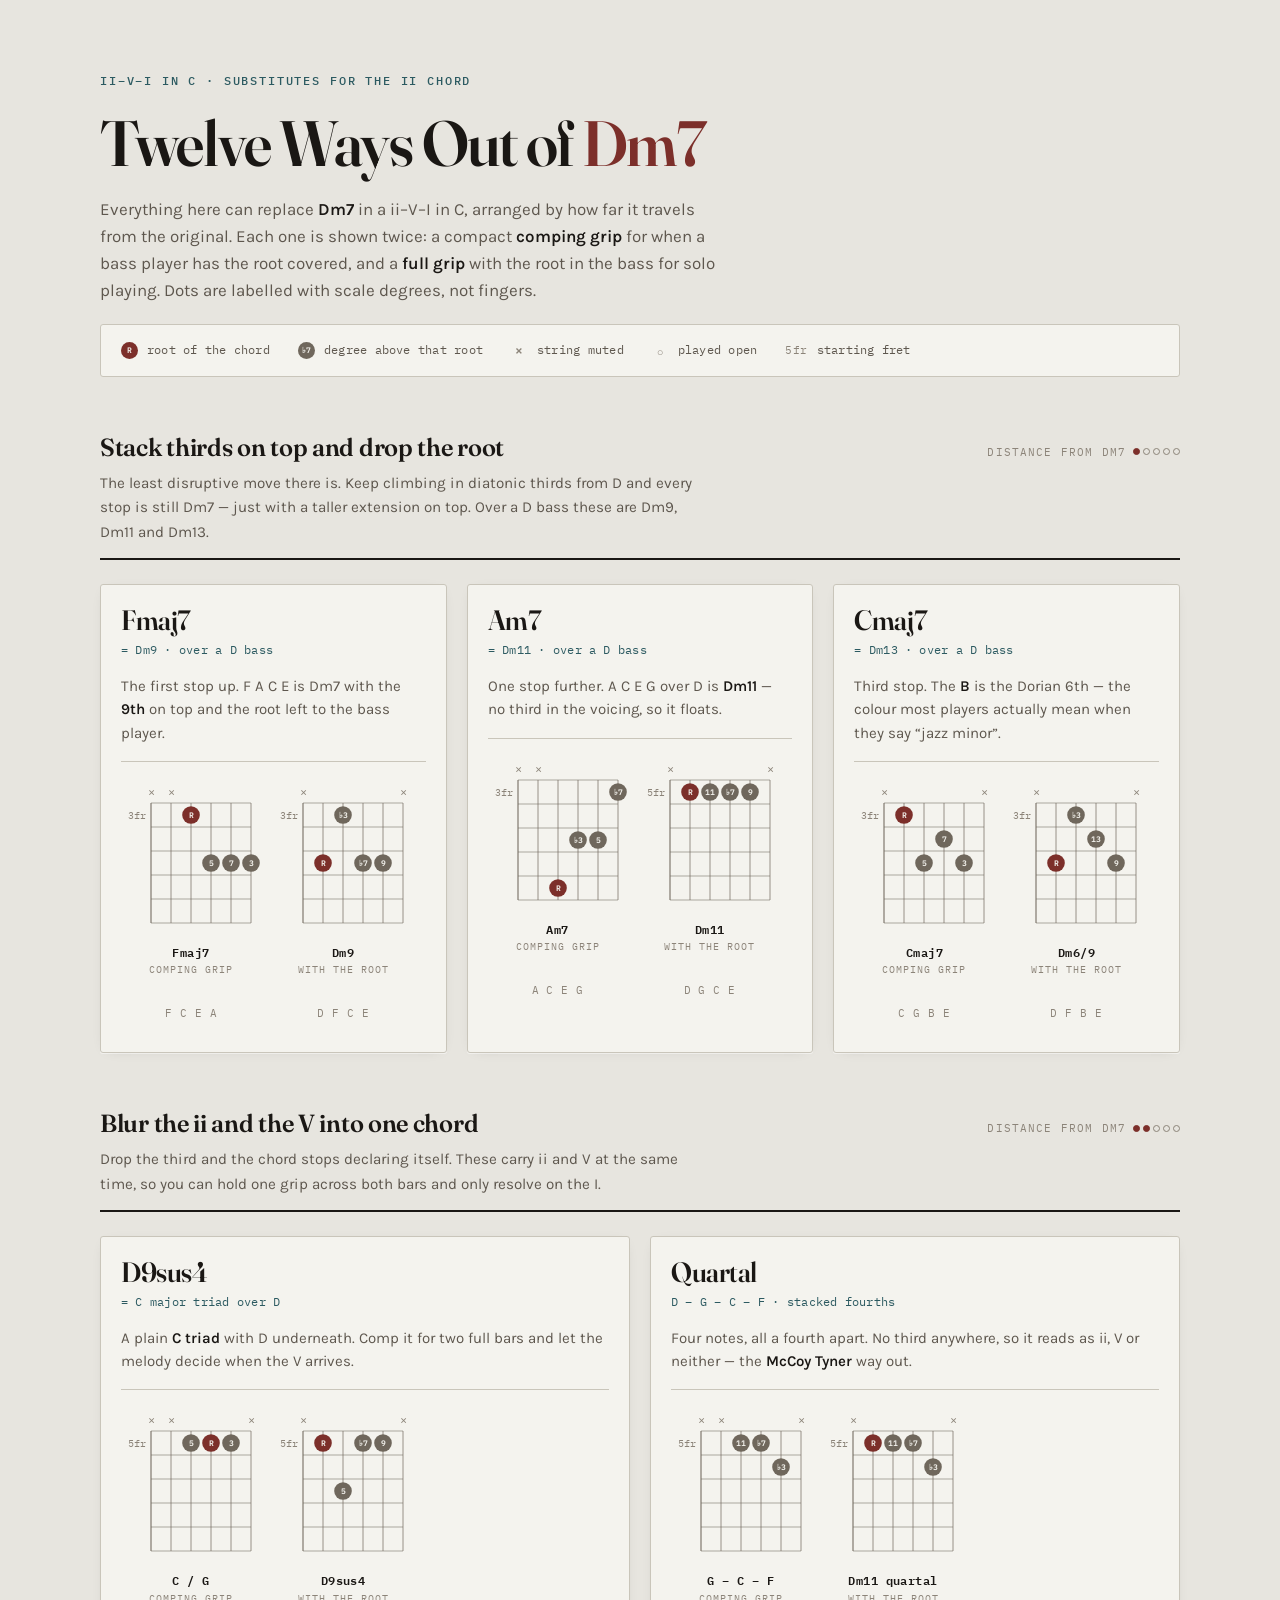
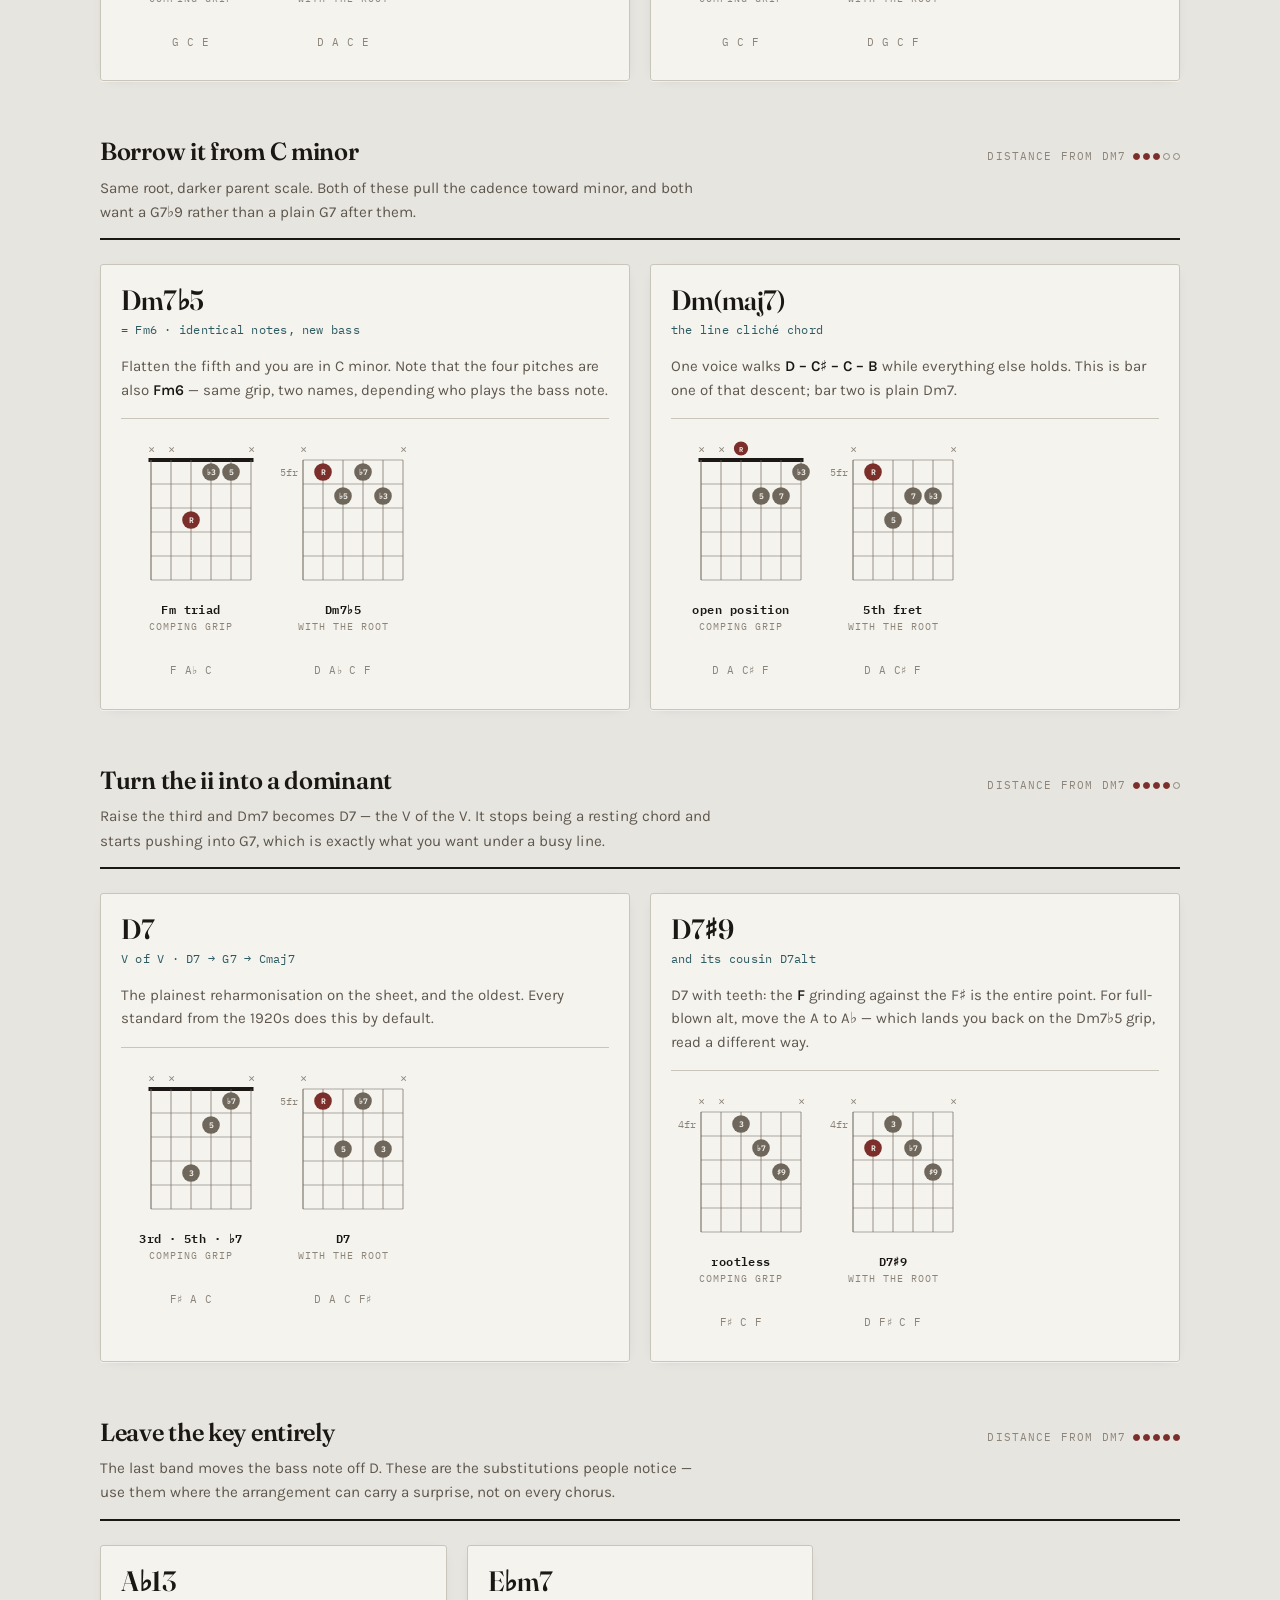
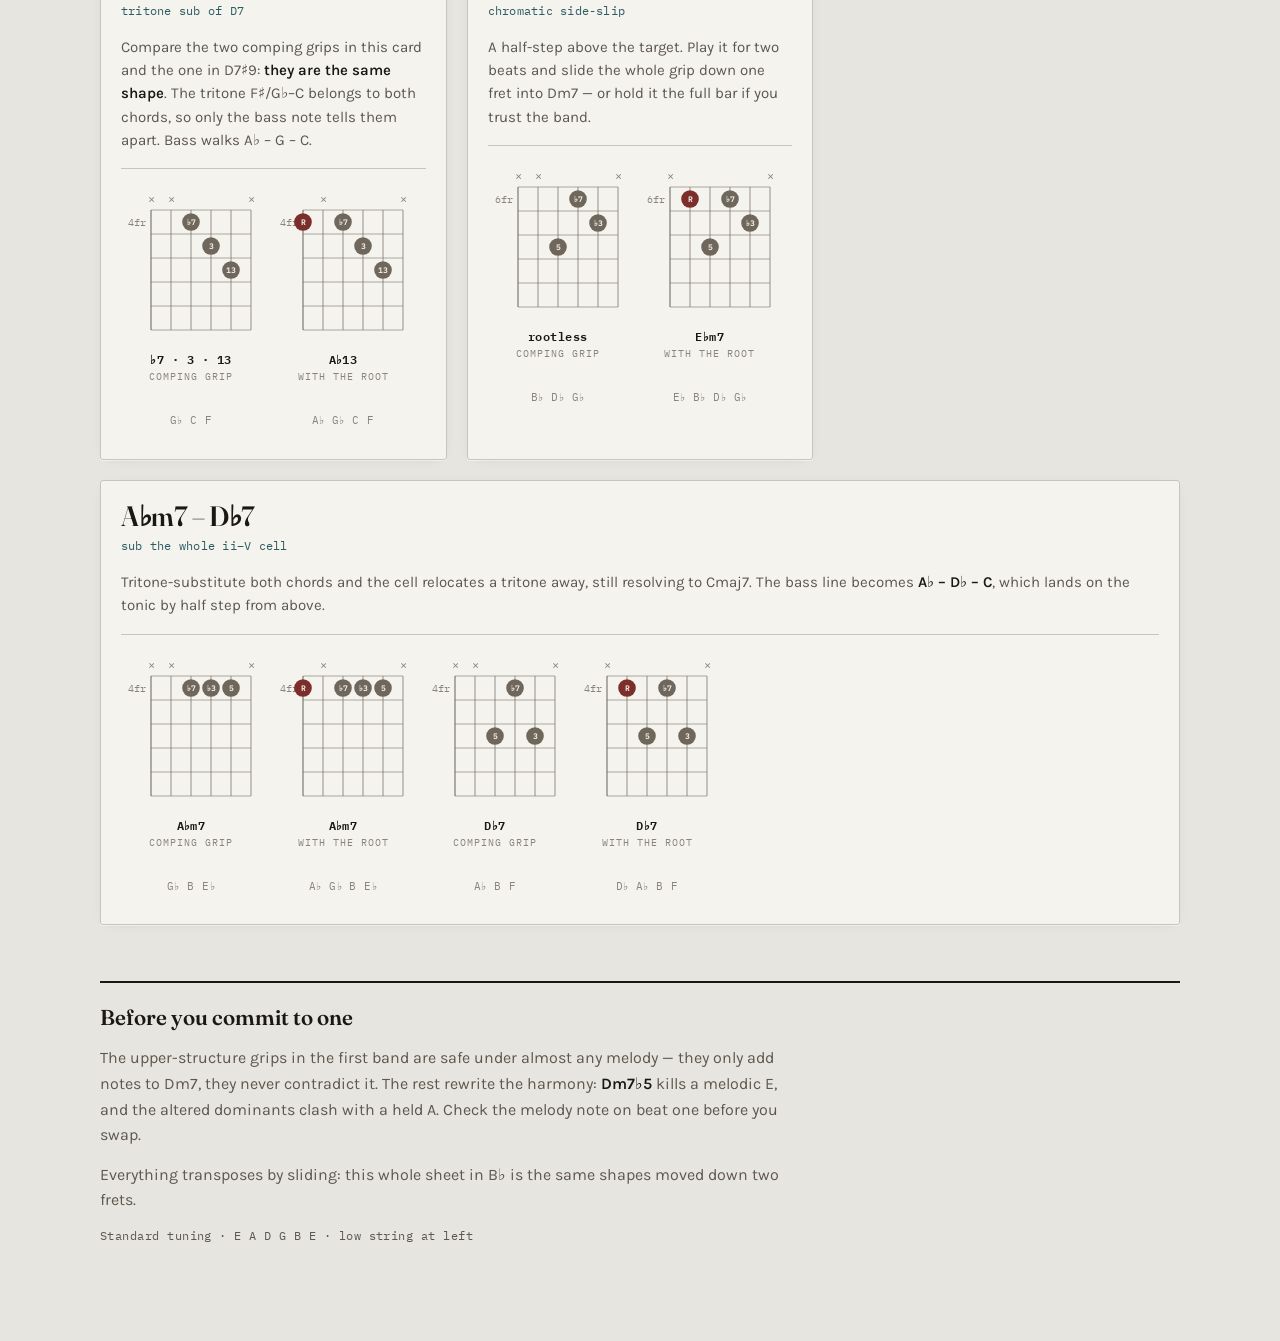
==== 1iichordDm7substitutions.html @ b4e825f0 "Add jazz guitar reference site: index and three substitution sheets Four self-contained static HTML " ====
<!doctype html>
<html lang="en">
<head>
<meta charset="utf-8">
<meta name="viewport" content="width=device-width, initial-scale=1">
<meta name="color-scheme" content="light dark">
<title>Twelve Ways Out of Dm7</title>
<link rel="preconnect" href="https://fonts.googleapis.com">
<link rel="preconnect" href="https://fonts.gstatic.com" crossorigin>
<link rel="stylesheet" href="https://fonts.googleapis.com/css2?family=Fraunces:opsz,wght@9..144,400..700&family=Karla:wght@300..700&family=IBM+Plex+Mono:wght@400;500;600&display=swap">

<style>
  :root {
    --ground:      #E7E5DF;
    --surface:     #F4F3EE;
    --surface-2:   #DEDBD3;
    --ink:         #1A1714;
    --ink-soft:    #5E574E;
    --ink-faint:   #8C8479;
    --rule:        #C9C5BA;
    --accent:      #7C2F2A;
    --accent-tint: #7C2F2A18;
    --nickel:      #2C5A61;
    --brass:       #8A6418;
    --dot-ink:     #F4F3EE;
    --grid:        #6F675C;
    --nut:         #1A1714;
    --shadow:      0 1px 0 #FFFFFF80, 0 2px 14px -8px #1A171433;
  }

  @media (prefers-color-scheme: dark) {
    :root:not([data-theme="light"]) {
      --ground:      #131210;
      --surface:     #1D1B18;
      --surface-2:   #262320;
      --ink:         #EDEAE3;
      --ink-soft:    #A79E92;
      --ink-faint:   #7A7267;
      --rule:        #35312B;
      --accent:      #DD8078;
      --accent-tint: #DD807820;
      --nickel:      #79B7BD;
      --brass:       #D2A244;
      --dot-ink:     #131210;
      --grid:        #6A6156;
      --nut:         #B9B0A2;
      --shadow:      0 1px 0 #FFFFFF08, 0 2px 16px -10px #000000;
    }
  }

  :root[data-theme="dark"] {
    --ground:      #131210;
    --surface:     #1D1B18;
    --surface-2:   #262320;
    --ink:         #EDEAE3;
    --ink-soft:    #A79E92;
    --ink-faint:   #7A7267;
    --rule:        #35312B;
    --accent:      #DD8078;
    --accent-tint: #DD807820;
    --nickel:      #79B7BD;
    --brass:       #D2A244;
    --dot-ink:     #131210;
    --grid:        #6A6156;
    --nut:         #B9B0A2;
    --shadow:      0 1px 0 #FFFFFF08, 0 2px 16px -10px #000000;
  }

  * { box-sizing: border-box; }

  body {
    background: var(--ground);
    color: var(--ink);
    font-family: "Karla", ui-sans-serif, system-ui, sans-serif;
    font-size: 16px;
    line-height: 1.6;
    margin: 0;
    padding: 0 20px 96px;
    -webkit-font-smoothing: antialiased;
  }

  .wrap {
    max-width: 1080px;
    margin: 0 auto;
    display: flex;
    flex-direction: column;
    gap: 56px;
  }

  /* ---------- masthead ---------- */

  .masthead {
    padding: 72px 0 0;
    display: flex;
    flex-direction: column;
    gap: 20px;
  }

  .eyebrow {
    font-family: "IBM Plex Mono", ui-monospace, monospace;
    font-size: 11.5px;
    font-weight: 500;
    letter-spacing: 0.16em;
    text-transform: uppercase;
    color: var(--nickel);
    margin: 0;
  }

  h1 {
    font-family: "Fraunces", Georgia, "Times New Roman", serif;
    font-variation-settings: "opsz" 120;
    font-weight: 600;
    font-size: clamp(2.4rem, 6vw, 4rem);
    line-height: 1.02;
    letter-spacing: -0.02em;
    text-wrap: balance;
    margin: 0;
    max-width: 16ch;
  }

  h1 em {
    font-style: normal;
    color: var(--accent);
  }

  .standfirst {
    max-width: 62ch;
    font-size: 1.06rem;
    color: var(--ink-soft);
    margin: 0;
  }

  .standfirst strong { color: var(--ink); font-weight: 600; }

  /* ---------- legend ---------- */

  .legend {
    display: flex;
    flex-wrap: wrap;
    gap: 10px 28px;
    align-items: center;
    padding: 16px 20px;
    background: var(--surface);
    border: 1px solid var(--rule);
    border-radius: 3px;
  }

  .legend-item {
    display: flex;
    align-items: center;
    gap: 9px;
    font-family: "IBM Plex Mono", ui-monospace, monospace;
    font-size: 11.5px;
    letter-spacing: 0.02em;
    color: var(--ink-soft);
  }

  .swatch {
    width: 17px; height: 17px;
    border-radius: 50%;
    display: grid;
    place-items: center;
    font-size: 8px;
    font-weight: 600;
    color: var(--dot-ink);
    flex: none;
  }
  .swatch.root  { background: var(--accent); }
  .swatch.tone  { background: var(--grid); }
  .swatch.mute  {
    background: none; color: var(--ink-faint);
    font-size: 13px; line-height: 1;
  }

  /* ---------- family bands ---------- */

  .band {
    display: flex;
    flex-direction: column;
    gap: 24px;
  }

  .band-head {
    display: grid;
    grid-template-columns: 1fr auto;
    align-items: baseline;
    column-gap: 20px;
    row-gap: 10px;
    padding-bottom: 14px;
    border-bottom: 2px solid var(--ink);
  }

  .band-head h2 {
    font-family: "Fraunces", Georgia, serif;
    font-variation-settings: "opsz" 60;
    font-weight: 600;
    font-size: 1.55rem;
    line-height: 1.15;
    letter-spacing: -0.012em;
    margin: 0;
  }

  .band-note {
    grid-column: 1 / -1;
    font-size: 0.95rem;
    color: var(--ink-soft);
    max-width: 68ch;
    margin: 0;
  }

  .distance {
    display: flex;
    align-items: center;
    gap: 7px;
    font-family: "IBM Plex Mono", ui-monospace, monospace;
    font-size: 10.5px;
    letter-spacing: 0.11em;
    text-transform: uppercase;
    color: var(--ink-faint);
    justify-self: end;
  }

  .pips { display: flex; gap: 3px; }

  .pip {
    width: 7px; height: 7px;
    border-radius: 50%;
    border: 1px solid var(--ink-faint);
  }
  .pip.on { background: var(--accent); border-color: var(--accent); }

  /* ---------- cards ---------- */

  .cards {
    display: grid;
    grid-template-columns: repeat(auto-fit, minmax(310px, 1fr));
    gap: 20px;
  }

  .card {
    background: var(--surface);
    border: 1px solid var(--rule);
    border-radius: 3px;
    padding: 20px 20px 18px;
    display: flex;
    flex-direction: column;
    gap: 16px;
    box-shadow: var(--shadow);
  }

  .card.wide { grid-column: 1 / -1; }

  .card-head {
    display: flex;
    flex-direction: column;
    gap: 4px;
  }

  .chord-name {
    font-family: "Fraunces", Georgia, serif;
    font-variation-settings: "opsz" 96;
    font-weight: 600;
    font-size: 1.75rem;
    line-height: 1.1;
    letter-spacing: -0.015em;
    margin: 0;
  }

  .equals {
    font-family: "IBM Plex Mono", ui-monospace, monospace;
    font-size: 12px;
    letter-spacing: 0.02em;
    color: var(--nickel);
    margin: 0;
  }

  .why {
    font-size: 0.94rem;
    line-height: 1.55;
    color: var(--ink-soft);
    margin: 0;
  }

  .why b { color: var(--ink); font-weight: 600; }

  .grips {
    display: flex;
    flex-wrap: wrap;
    gap: 10px 12px;
    padding-top: 4px;
    border-top: 1px solid var(--rule);
    overflow-x: auto;
  }

  .grip {
    display: flex;
    flex-direction: column;
    align-items: center;
    gap: 6px;
    padding-top: 14px;
  }

  .grip-label {
    font-family: "IBM Plex Mono", ui-monospace, monospace;
    font-size: 10px;
    letter-spacing: 0.1em;
    text-transform: uppercase;
    color: var(--ink-faint);
    text-align: center;
  }

  .grip-label b {
    display: block;
    color: var(--ink);
    font-weight: 600;
    letter-spacing: 0.04em;
    text-transform: none;
    font-size: 12px;
  }

  .pitches {
    font-family: "IBM Plex Mono", ui-monospace, monospace;
    font-size: 11px;
    letter-spacing: 0.04em;
    color: var(--ink-faint);
    font-variant-numeric: tabular-nums;
  }

  /* ---------- closing ---------- */

  .coda {
    border-top: 2px solid var(--ink);
    padding-top: 22px;
    display: flex;
    flex-direction: column;
    gap: 14px;
  }

  .coda h2 {
    font-family: "Fraunces", Georgia, serif;
    font-variation-settings: "opsz" 60;
    font-weight: 600;
    font-size: 1.35rem;
    line-height: 1.2;
    margin: 0;
  }

  .coda p {
    margin: 0;
    max-width: 68ch;
    color: var(--ink-soft);
  }

  .coda strong { color: var(--ink); font-weight: 600; }

  .tuning {
    font-family: "IBM Plex Mono", ui-monospace, monospace;
    font-size: 11.5px;
    color: var(--ink-faint);
    letter-spacing: 0.04em;
  }

  @media (max-width: 620px) {
    .band-head { grid-template-columns: 1fr; }
    .distance { justify-self: start; }
  }

  @media (max-width: 480px) {
    .masthead { padding-top: 48px; }
    .card { padding: 18px 16px 16px; }
    .grips { gap: 10px 12px; }
  }
</style>
</head>
<body>
<div class="wrap">

  <header class="masthead">
    <p class="eyebrow">ii–V–I in C · substitutes for the ii chord</p>
    <h1>Twelve Ways Out of <em>Dm7</em></h1>
    <p class="standfirst">Everything here can replace <strong>Dm7</strong> in a ii–V–I in C, arranged by how far it travels from the original. Each one is shown twice: a compact <strong>comping grip</strong> for when a bass player has the root covered, and a <strong>full grip</strong> with the root in the bass for solo playing. Dots are labelled with scale degrees, not fingers.</p>
    <div class="legend">
      <span class="legend-item"><span class="swatch root">R</span> root of the chord</span>
      <span class="legend-item"><span class="swatch tone">♭7</span> degree above that root</span>
      <span class="legend-item"><span class="swatch mute">×</span> string muted</span>
      <span class="legend-item"><span class="swatch mute" style="font-size:11px">○</span> played open</span>
      <span class="legend-item"><span class="pitches">5fr</span> starting fret</span>
    </div>
  </header>

  <main id="bands"></main>

  <section class="coda">
    <h2>Before you commit to one</h2>
    <p>The upper-structure grips in the first band are safe under almost any melody — they only add notes to Dm7, they never contradict it. The rest rewrite the harmony: <strong>Dm7♭5</strong> kills a melodic E, and the altered dominants clash with a held A. Check the melody note on beat one before you swap.</p>
    <p>Everything transposes by sliding: this whole sheet in B♭ is the same shapes moved down two frets.</p>
    <p class="tuning">Standard tuning · E A D G B E · low string at left</p>
  </section>

</div>

<script>
(function () {
  "use strict";

  // shape: strings low-E → high-E. null = muted, 0 = open, n = fret.
  // degs:  scale degree of each sounding note, relative to that chord's own root.
  var DATA = [
    {
      id: "upper",
      title: "Stack thirds on top and drop the root",
      distance: 1,
      note: "The least disruptive move there is. Keep climbing in diatonic thirds from D and every stop is still Dm7 — just with a taller extension on top. Over a D bass these are Dm9, Dm11 and Dm13.",
      cards: [
        {
          name: "Fmaj7",
          equals: "= Dm9  ·  over a D bass",
          why: "The first stop up. F A C E is Dm7 with the <b>9th</b> on top and the root left to the bass player.",
          grips: [
            { label: "Comping grip", sub: "Fmaj7", shape: [null,null,3,5,5,5], degs: [null,null,"R","5","7","3"] },
            { label: "With the root", sub: "Dm9", shape: [null,5,3,5,5,null], degs: [null,"R","♭3","♭7","9"] }
          ]
        },
        {
          name: "Am7",
          equals: "= Dm11  ·  over a D bass",
          why: "One stop further. A C E G over D is <b>Dm11</b> — no third in the voicing, so it floats.",
          grips: [
            { label: "Comping grip", sub: "Am7", shape: [null,null,7,5,5,3], degs: [null,null,"R","♭3","5","♭7"] },
            { label: "With the root", sub: "Dm11", shape: [null,5,5,5,5,null], degs: [null,"R","11","♭7","9"] }
          ]
        },
        {
          name: "Cmaj7",
          equals: "= Dm13  ·  over a D bass",
          why: "Third stop. The <b>B</b> is the Dorian 6th — the colour most players actually mean when they say “jazz minor”.",
          grips: [
            { label: "Comping grip", sub: "Cmaj7", shape: [null,3,5,4,5,null], degs: [null,"R","5","7","3"] },
            { label: "With the root", sub: "Dm6/9", shape: [null,5,3,4,5,null], degs: [null,"R","♭3","13","9"] }
          ]
        }
      ]
    },
    {
      id: "sus",
      title: "Blur the ii and the V into one chord",
      distance: 2,
      note: "Drop the third and the chord stops declaring itself. These carry ii and V at the same time, so you can hold one grip across both bars and only resolve on the I.",
      cards: [
        {
          name: "D9sus4",
          equals: "= C major triad over D",
          why: "A plain <b>C triad</b> with D underneath. Comp it for two full bars and let the melody decide when the V arrives.",
          grips: [
            { label: "Comping grip", sub: "C / G", shape: [null,null,5,5,5,null], degs: [null,null,"5","R","3"] },
            { label: "With the root", sub: "D9sus4", shape: [null,5,7,5,5,null], degs: [null,"R","5","♭7","9"] }
          ]
        },
        {
          name: "Quartal",
          equals: "D – G – C – F  ·  stacked fourths",
          why: "Four notes, all a fourth apart. No third anywhere, so it reads as ii, V or neither — the <b>McCoy Tyner</b> way out.",
          grips: [
            { label: "Comping grip", sub: "G – C – F", shape: [null,null,5,5,6,null], degs: [null,null,"11","♭7","♭3"] },
            { label: "With the root", sub: "Dm11 quartal", shape: [null,5,5,5,6,null], degs: [null,"R","11","♭7","♭3"] }
          ]
        }
      ]
    },
    {
      id: "minor",
      title: "Borrow it from C minor",
      distance: 3,
      note: "Same root, darker parent scale. Both of these pull the cadence toward minor, and both want a G7♭9 rather than a plain G7 after them.",
      cards: [
        {
          name: "Dm7♭5",
          equals: "= Fm6  ·  identical notes, new bass",
          why: "Flatten the fifth and you are in C minor. Note that the four pitches are also <b>Fm6</b> — same grip, two names, depending who plays the bass note.",
          grips: [
            { sp: "b", label: "Comping grip", sub: "Fm triad", shape: [null,null,3,1,1,null], degs: [null,null,"R","♭3","5"] },
            { sp: "b", label: "With the root", sub: "Dm7♭5", shape: [null,5,6,5,6,null], degs: [null,"R","♭5","♭7","♭3"] }
          ]
        },
        {
          name: "Dm(maj7)",
          equals: "the line cliché chord",
          why: "One voice walks <b>D – C♯ – C – B</b> while everything else holds. This is bar one of that descent; bar two is plain Dm7.",
          grips: [
            { label: "Comping grip", sub: "open position", shape: [null,null,0,2,2,1], degs: [null,null,"R","5","7","♭3"] },
            { label: "With the root", sub: "5th fret", shape: [null,5,7,6,6,null], degs: [null,"R","5","7","♭3"] }
          ]
        }
      ]
    },
    {
      id: "dominant",
      title: "Turn the ii into a dominant",
      distance: 4,
      note: "Raise the third and Dm7 becomes D7 — the V of the V. It stops being a resting chord and starts pushing into G7, which is exactly what you want under a busy line.",
      cards: [
        {
          name: "D7",
          equals: "V of V  ·  D7 → G7 → Cmaj7",
          why: "The plainest reharmonisation on the sheet, and the oldest. Every standard from the 1920s does this by default.",
          grips: [
            { label: "Comping grip", sub: "3rd · 5th · ♭7", shape: [null,null,4,2,1,null], degs: [null,null,"3","5","♭7"] },
            { label: "With the root", sub: "D7", shape: [null,5,7,5,7,null], degs: [null,"R","5","♭7","3"] }
          ]
        },
        {
          name: "D7♯9",
          equals: "and its cousin D7alt",
          why: "D7 with teeth: the <b>F</b> grinding against the F♯ is the entire point. For full-blown alt, move the A to A♭ — which lands you back on the Dm7♭5 grip, read a different way.",
          grips: [
            { label: "Comping grip", sub: "rootless", shape: [null,null,4,5,6,null], degs: [null,null,"3","♭7","♯9"] },
            { label: "With the root", sub: "D7♯9", shape: [null,5,4,5,6,null], degs: [null,"R","3","♭7","♯9"] }
          ]
        }
      ]
    },
    {
      id: "outside",
      title: "Leave the key entirely",
      distance: 5,
      note: "The last band moves the bass note off D. These are the substitutions people notice — use them where the arrangement can carry a surprise, not on every chorus.",
      cards: [
        {
          name: "A♭13",
          equals: "tritone sub of D7",
          why: "Compare the two comping grips in this card and the one in D7♯9: <b>they are the same shape</b>. The tritone F♯/G♭–C belongs to both chords, so only the bass note tells them apart. Bass walks A♭ – G – C.",
          grips: [
            { sp: "b", label: "Comping grip", sub: "♭7 · 3 · 13", shape: [null,null,4,5,6,null], degs: [null,null,"♭7","3","13"] },
            { sp: "b", label: "With the root", sub: "A♭13", shape: [4,null,4,5,6,null], degs: ["R",null,"♭7","3","13"] }
          ]
        },
        {
          name: "E♭m7",
          equals: "chromatic side-slip",
          why: "A half-step above the target. Play it for two beats and slide the whole grip down one fret into Dm7 — or hold it the full bar if you trust the band.",
          grips: [
            { sp: "b", label: "Comping grip", sub: "rootless", shape: [null,null,8,6,7,null], degs: [null,null,"5","♭7","♭3"] },
            { sp: "b", label: "With the root", sub: "E♭m7", shape: [null,6,8,6,7,null], degs: [null,"R","5","♭7","♭3"] }
          ]
        },
        {
          name: "A♭m7 – D♭7",
          equals: "sub the whole ii–V cell",
          wide: true,
          why: "Tritone-substitute both chords and the cell relocates a tritone away, still resolving to Cmaj7. The bass line becomes <b>A♭ – D♭ – C</b>, which lands on the tonic by half step from above.",
          grips: [
            { sp: "b", label: "Comping grip", sub: "A♭m7", shape: [null,null,4,4,4,null], degs: [null,null,"♭7","♭3","5"] },
            { sp: "b", label: "With the root", sub: "A♭m7", shape: [4,null,4,4,4,null], degs: ["R",null,"♭7","♭3","5"] },
            { sp: "b", label: "Comping grip", sub: "D♭7", shape: [null,null,6,4,6,null], degs: [null,null,"5","♭7","3"] },
            { sp: "b", label: "With the root", sub: "D♭7", shape: [null,4,6,4,6,null], degs: [null,"R","5","♭7","3"] }
          ]
        }
      ]
    }
  ];

  /* ---------- fretboard maths (also used to print pitch names) ---------- */

  var SHARP = ["C","C♯","D","D♯","E","F","F♯","G","G♯","A","A♯","B"];
  var FLAT  = ["C","D♭","D","E♭","E","F","G♭","G","A♭","A","B♭","B"];
  var OPEN = [4, 9, 2, 7, 11, 4]; // E A D G B E as pitch classes

  function pitchesOf(shape, sp) {
    var set = sp === "b" ? FLAT : SHARP;
    var out = [];
    for (var i = 0; i < 6; i++) {
      if (shape[i] === null || shape[i] === undefined) continue;
      out.push(set[(OPEN[i] + shape[i]) % 12]);
    }
    return out;
  }

  /* ---------- diagram ---------- */

  var SW = 20, FH = 24, FRETS = 5;
  var PAD_L = 30, PAD_R = 10, PAD_T = 23, PAD_B = 4;
  var W = PAD_L + SW * 5 + PAD_R;
  var H = PAD_T + FH * FRETS + PAD_B;

  function svgEl(name, attrs) {
    var e = document.createElementNS("http://www.w3.org/2000/svg", name);
    for (var k in attrs) e.setAttribute(k, attrs[k]);
    return e;
  }

  function diagram(shape, degs, startAt) {
    var fretted = [];
    for (var i = 0; i < 6; i++) {
      if (typeof shape[i] === "number" && shape[i] > 0) fretted.push(shape[i]);
    }
    var minF = Math.min.apply(null, fretted);
    var maxF = Math.max.apply(null, fretted);
    var showNut = minF <= 2 && maxF <= FRETS;
    var start = showNut ? 1 : minF;
    if (startAt && !showNut) start = startAt;

    var svg = svgEl("svg", {
      width: W, height: H, viewBox: "0 0 " + W + " " + H,
      role: "img", "aria-hidden": "true"
    });

    var x = function (s) { return PAD_L + s * SW; };
    var y = function (row) { return PAD_T + row * FH; };

    // fret lines
    for (var f = 0; f <= FRETS; f++) {
      svg.appendChild(svgEl("line", {
        x1: x(0), y1: y(f), x2: x(5), y2: y(f),
        stroke: "var(--grid)", "stroke-width": 1, "stroke-opacity": 0.55
      }));
    }
    // nut
    if (showNut) {
      svg.appendChild(svgEl("line", {
        x1: x(0) - 0.5, y1: y(0), x2: x(5) + 0.5, y2: y(0),
        stroke: "var(--nut)", "stroke-width": 4, "stroke-linecap": "square"
      }));
    } else {
      var pos = svgEl("text", {
        x: x(0) - 5, y: y(0) + FH / 2 + 3.5,
        "text-anchor": "end", fill: "var(--ink-faint)",
        "font-family": "'IBM Plex Mono', monospace", "font-size": 9.5
      });
      pos.textContent = start + "fr";
      svg.appendChild(pos);
    }

    // strings
    for (var s = 0; s < 6; s++) {
      svg.appendChild(svgEl("line", {
        x1: x(s), y1: y(0), x2: x(s), y2: y(FRETS),
        stroke: "var(--grid)", "stroke-width": s === 0 ? 1.5 : 1, "stroke-opacity": 0.7
      }));
    }

    // markers above the grid + dots
    for (var i2 = 0; i2 < 6; i2++) {
      var v = shape[i2];
      var deg = degs[i2] || "";
      var isRoot = deg === "R";

      if (v === null || v === undefined) {
        var mute = svgEl("text", {
          x: x(i2), y: PAD_T - 7, "text-anchor": "middle",
          fill: "var(--ink-faint)", "font-family": "'IBM Plex Mono', monospace",
          "font-size": 12
        });
        mute.textContent = "×";
        svg.appendChild(mute);
        continue;
      }

      if (v === 0) {
        svg.appendChild(svgEl("circle", {
          cx: x(i2), cy: PAD_T - 11.5, r: 6.4,
          fill: isRoot ? "var(--accent)" : "none",
          stroke: isRoot ? "var(--accent)" : "var(--grid)", "stroke-width": 1.4
        }));
        var oLab = svgEl("text", {
          x: x(i2), y: PAD_T - 11.5, "text-anchor": "middle",
          fill: isRoot ? "var(--dot-ink)" : "var(--ink-soft)",
          "font-family": "'IBM Plex Mono', monospace",
          "font-size": deg.length > 1 ? 6.4 : 7.4,
          "font-weight": 600, "dominant-baseline": "central"
        });
        oLab.textContent = deg;
        svg.appendChild(oLab);
        continue;
      }

      var row = v - start;
      var cy = y(row) + FH / 2;
      svg.appendChild(svgEl("circle", {
        cx: x(i2), cy: cy, r: 8.8,
        fill: isRoot ? "var(--accent)" : "var(--grid)"
      }));
      var lab = svgEl("text", {
        x: x(i2), y: cy, "text-anchor": "middle",
        "dominant-baseline": "central",
        fill: "var(--dot-ink)",
        "font-family": "'IBM Plex Mono', monospace",
        "font-size": deg.length > 2 ? 7.4 : 8.4, "font-weight": 600
      });
      lab.textContent = deg;
      svg.appendChild(lab);
    }

    return svg;
  }

  /* ---------- render ---------- */

  function el(tag, cls, html) {
    var e = document.createElement(tag);
    if (cls) e.className = cls;
    if (html !== undefined) e.innerHTML = html;
    return e;
  }

  var root = document.getElementById("bands");
  var bandsWrap = el("div");
  bandsWrap.style.display = "flex";
  bandsWrap.style.flexDirection = "column";
  bandsWrap.style.gap = "56px";

  DATA.forEach(function (band) {
    var section = el("section", "band");

    var head = el("div", "band-head");
    head.appendChild(el("h2", null, band.title));

    var dist = el("div", "distance");
    dist.appendChild(el("span", null, "distance from Dm7"));
    var pips = el("span", "pips");
    for (var p = 1; p <= 5; p++) {
      pips.appendChild(el("span", "pip" + (p <= band.distance ? " on" : "")));
    }
    dist.appendChild(pips);
    head.appendChild(dist);
    head.appendChild(el("p", "band-note", band.note));
    section.appendChild(head);

    var cards = el("div", "cards");

    band.cards.forEach(function (card) {
      var c = el("article", "card" + (card.wide ? " wide" : ""));
      var ch = el("div", "card-head");
      ch.appendChild(el("h3", "chord-name", card.name));
      ch.appendChild(el("p", "equals", card.equals));
      c.appendChild(ch);
      c.appendChild(el("p", "why", card.why));

      var grips = el("div", "grips");
      card.grips.forEach(function (g) {
        var wrapG = el("div", "grip");
        wrapG.appendChild(diagram(g.shape, g.degs, g.startAt));
        wrapG.appendChild(el("p", "grip-label", "<b>" + g.sub + "</b>" + g.label));
        wrapG.appendChild(el("p", "pitches", pitchesOf(g.shape, g.sp).join(" ")));
        grips.appendChild(wrapG);
      });
      c.appendChild(grips);
      cards.appendChild(c);
    });

    section.appendChild(cards);
    bandsWrap.appendChild(section);
  });

  root.appendChild(bandsWrap);
})();
</script>
</body>
</html>
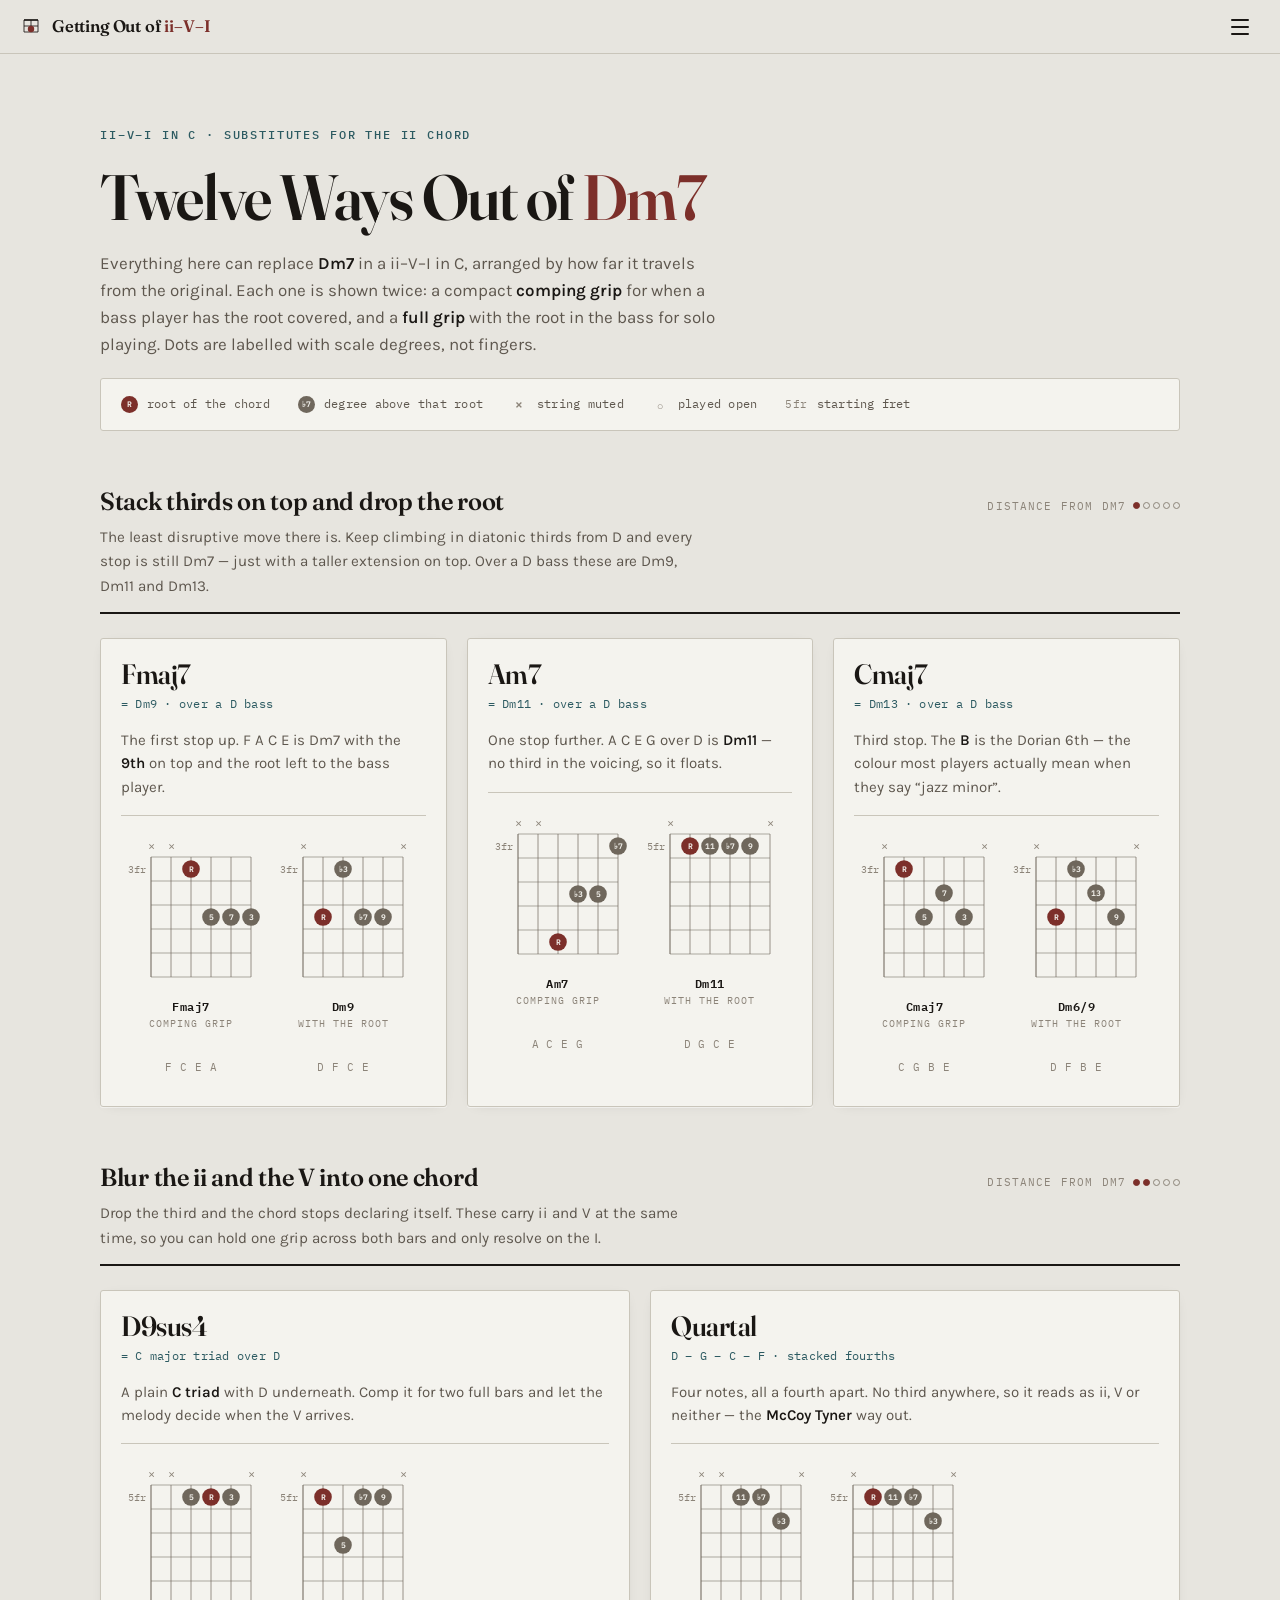
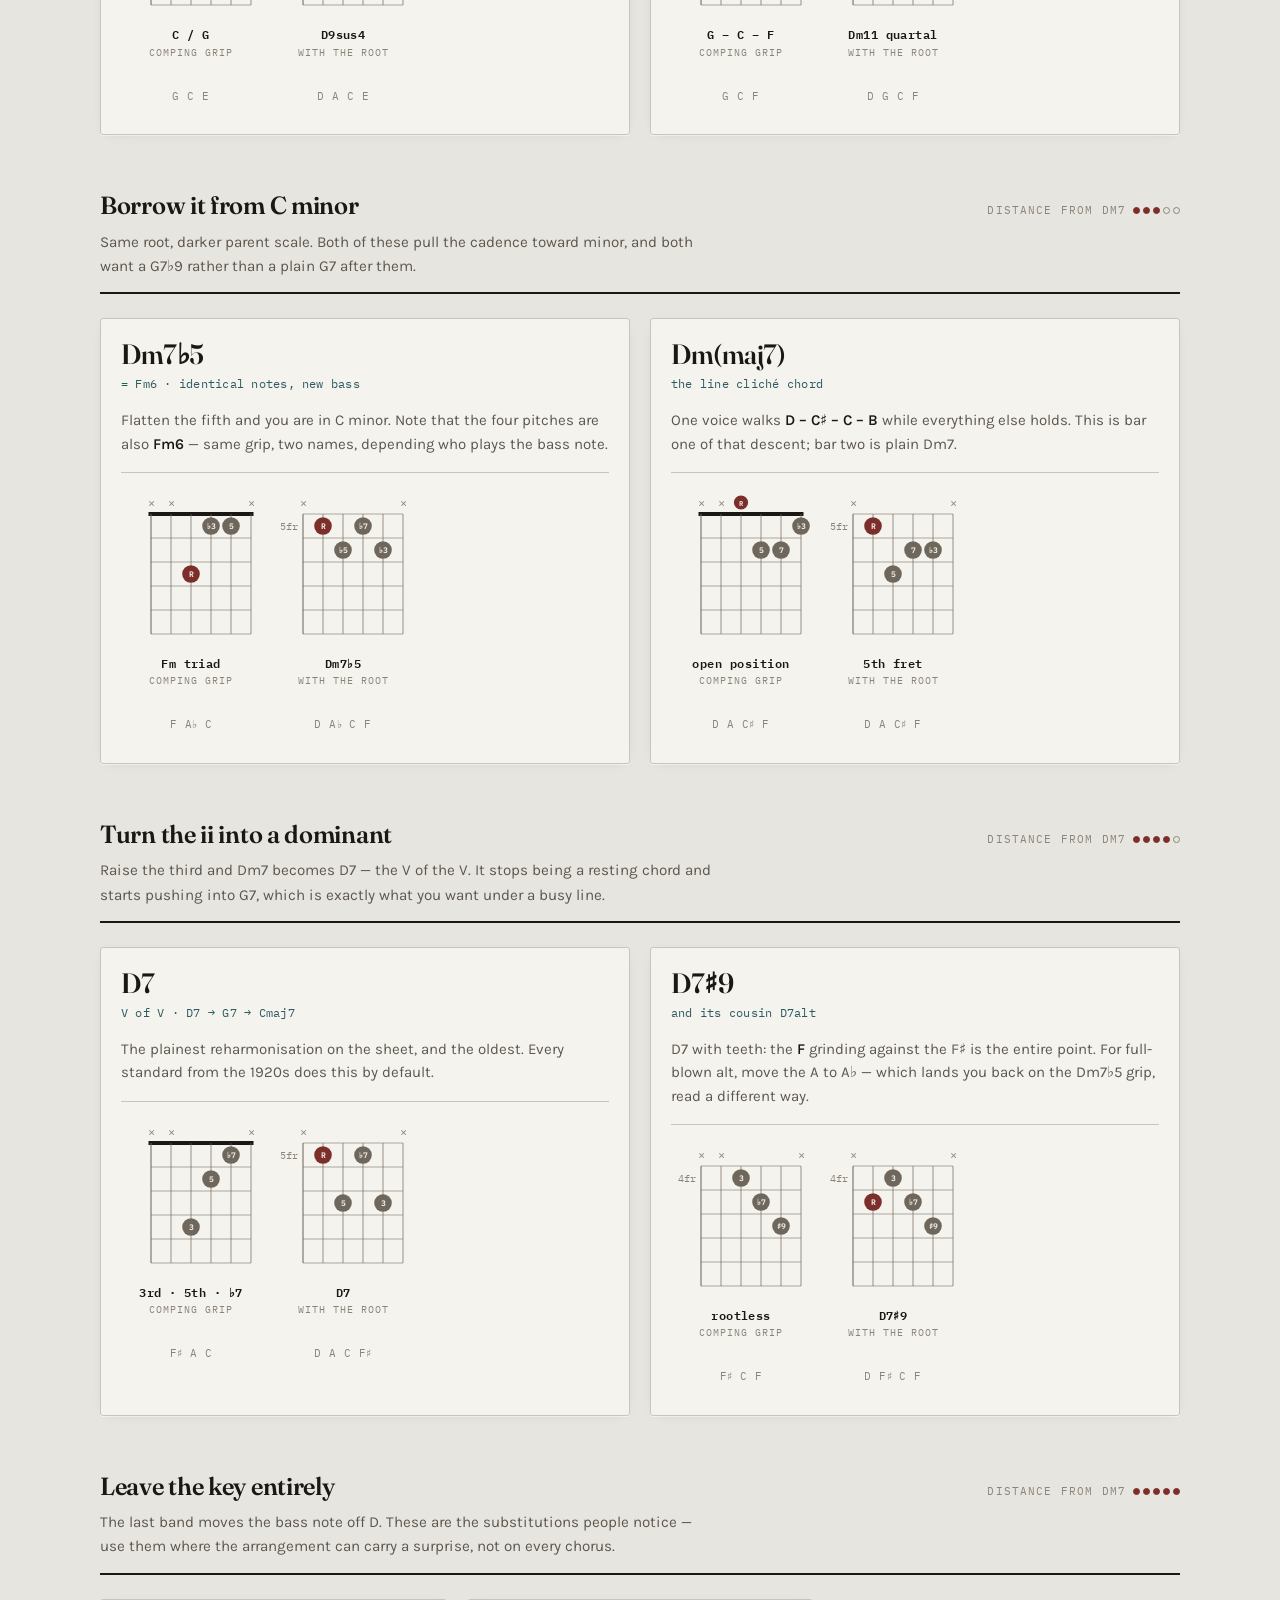
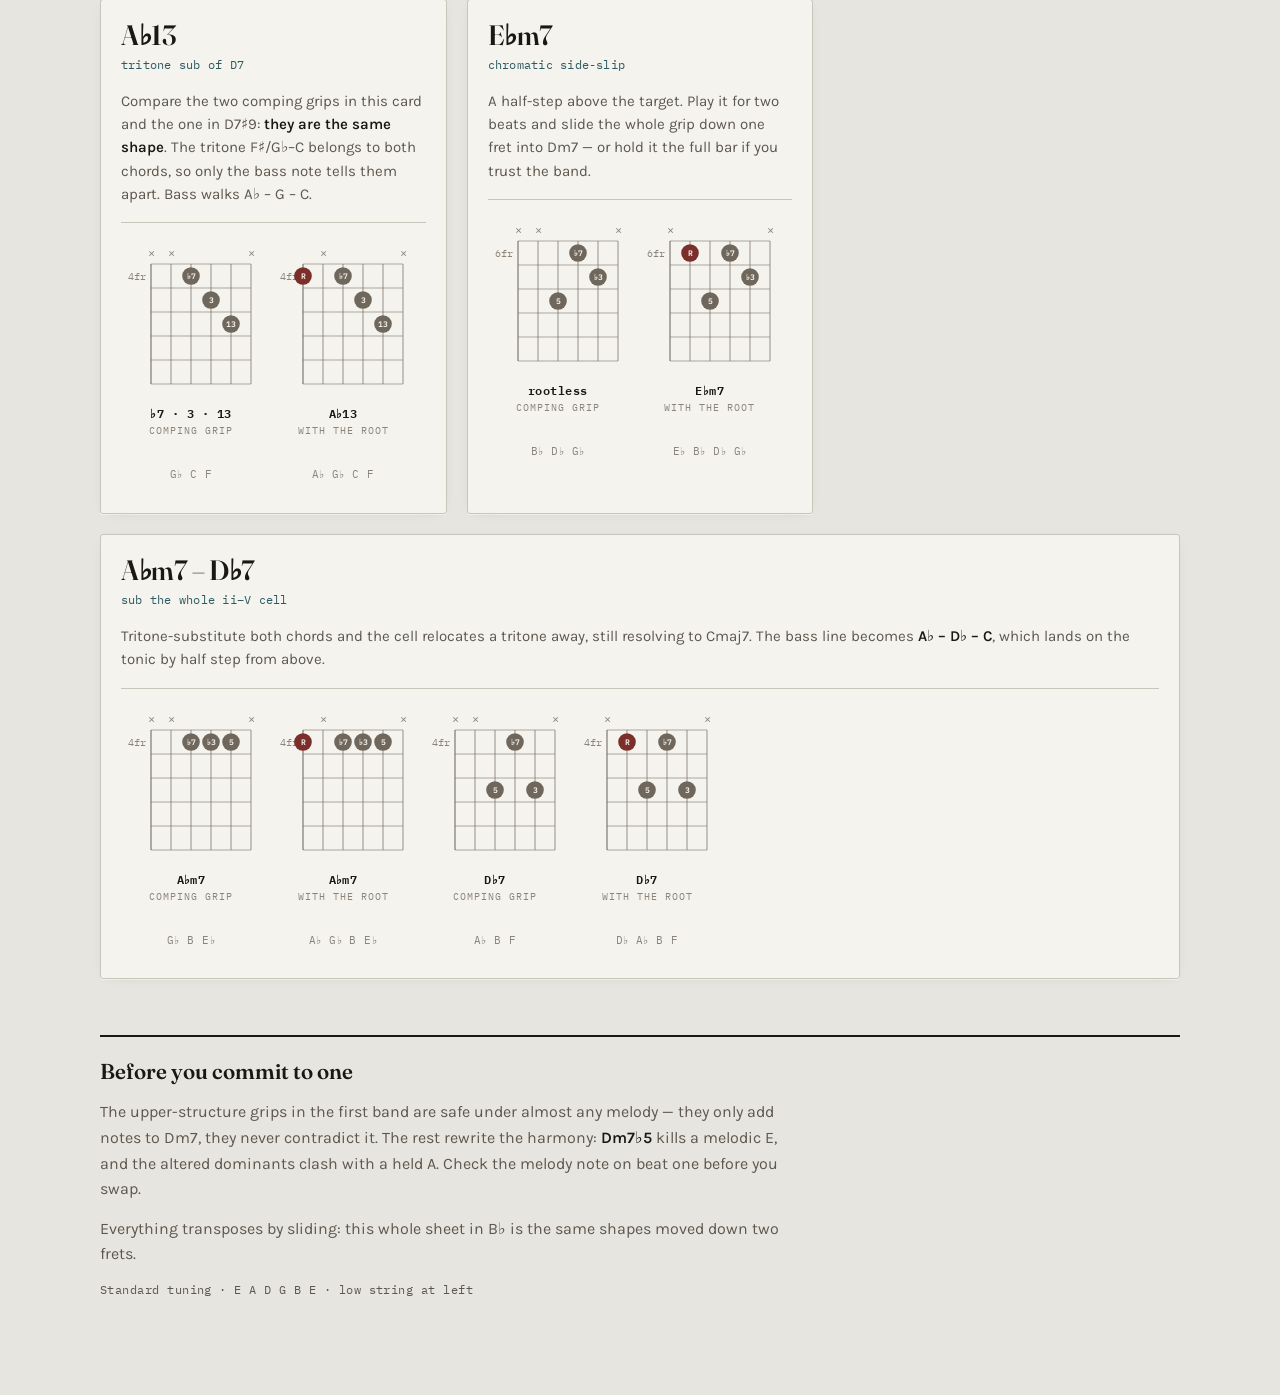
==== commit 125aa094: "Add persistent site bar to all pages: logo home link, title, hamburger nav Identical self-contained " ====
--- a/1iichordDm7substitutions.html
+++ b/1iichordDm7substitutions.html
@@ -371,8 +371,127 @@
     .grips { gap: 10px 12px; }
   }
 </style>
+<style>
+  /* ---------- persistent site bar (self-contained; all classes prefixed sitebar-) ---------- */
+
+  .sitebar {
+    position: sticky; top: 0; z-index: 200;
+    margin: 0 -20px;
+    padding: 0 20px;
+    height: 54px;
+    display: flex; align-items: center; justify-content: space-between; gap: 16px;
+    background: var(--ground);
+    border-bottom: 1px solid var(--rule);
+  }
+
+  .sitebar-home {
+    display: flex; align-items: center; gap: 10px;
+    text-decoration: none; color: var(--ink); min-width: 0;
+  }
+
+  .sitebar-logo { flex: none; display: block; color: var(--ink); }
+
+  .sitebar-title {
+    font-family: "Fraunces", Georgia, serif;
+    font-variation-settings: "opsz" 40;
+    font-weight: 600; font-size: 1.05rem; letter-spacing: -0.01em;
+    line-height: 1.2;
+    white-space: nowrap; overflow: hidden; text-overflow: ellipsis;
+  }
+
+  .sitebar-title em { font-style: normal; color: var(--accent); }
+
+  .sitebar-burger {
+    flex: none; width: 40px; height: 40px;
+    display: flex; flex-direction: column; align-items: center; justify-content: center; gap: 5px;
+    background: none; border: 1px solid transparent; border-radius: 2px;
+    cursor: pointer; padding: 0;
+  }
+
+  .sitebar-burger:hover { border-color: var(--rule); background: var(--surface); }
+
+  .sitebar-burger span {
+    display: block; width: 18px; height: 2px;
+    background: var(--ink); border-radius: 1px;
+  }
+
+  .sitebar-menu {
+    position: absolute; top: calc(100% + 8px); right: 20px;
+    display: none; flex-direction: column; min-width: 250px;
+    background: var(--surface);
+    border: 1px solid var(--rule); border-radius: 3px;
+    box-shadow: 0 12px 30px -16px #00000059;
+    padding: 6px;
+  }
+
+  .sitebar-menu.sitebar-open { display: flex; }
+
+  .sitebar-menu a {
+    font-family: "IBM Plex Mono", ui-monospace, monospace;
+    font-size: 12.5px; font-weight: 500; letter-spacing: 0.03em;
+    text-decoration: none; color: var(--ink);
+    padding: 10px 12px; border-radius: 2px;
+    display: flex; justify-content: space-between; align-items: center; gap: 14px;
+  }
+
+  .sitebar-menu a .sitebar-deg {
+    color: var(--ink-faint);
+    font-size: 10px; letter-spacing: 0.12em; text-transform: uppercase;
+  }
+
+  .sitebar-menu a:hover { background: var(--accent); color: var(--dot-ink); }
+  .sitebar-menu a:hover .sitebar-deg { color: var(--dot-ink); opacity: 0.75; }
+
+  .sitebar-menu a[aria-current="page"] { color: var(--accent); }
+  .sitebar-menu a[aria-current="page"]:hover { color: var(--dot-ink); }
+</style>
 </head>
 <body>
+<header class="sitebar">
+  <a class="sitebar-home" href="index.html" aria-label="Getting Out of ii–V–I — home">
+    <svg class="sitebar-logo" width="22" height="22" viewBox="0 0 22 22" aria-hidden="true">
+      <g stroke="currentColor" stroke-opacity="0.85">
+        <line x1="4" y1="4" x2="18" y2="4" stroke-width="2"/>
+        <line x1="4" y1="10" x2="18" y2="10" stroke-width="1"/>
+        <line x1="4" y1="16" x2="18" y2="16" stroke-width="1"/>
+        <line x1="4" y1="4" x2="4" y2="16" stroke-width="1"/>
+        <line x1="11" y1="4" x2="11" y2="16" stroke-width="1"/>
+        <line x1="18" y1="4" x2="18" y2="16" stroke-width="1"/>
+      </g>
+      <circle cx="11" cy="13" r="3.2" fill="var(--accent)"/>
+    </svg>
+    <span class="sitebar-title">Getting Out of <em>ii–V–I</em></span>
+  </a>
+  <button class="sitebar-burger" id="sitebar-toggle" type="button" aria-expanded="false" aria-controls="sitebar-menu" aria-label="Menu">
+    <span></span><span></span><span></span>
+  </button>
+  <nav class="sitebar-menu" id="sitebar-menu" aria-label="Site navigation">
+    <a href="index.html">Home <span class="sitebar-deg">index</span></a>
+    <a href="1iichordDm7substitutions.html">Dm7 substitutions <span class="sitebar-deg">ii</span></a>
+    <a href="2VchordG7substitutions.html">G7 substitutions <span class="sitebar-deg">V</span></a>
+    <a href="3IchordCmaj7strategies.html">Cmaj7 strategies <span class="sitebar-deg">I</span></a>
+  </nav>
+</header>
+<script>
+(function () {
+  var toggle = document.getElementById('sitebar-toggle');
+  var menu = document.getElementById('sitebar-menu');
+  function close() { menu.classList.remove('sitebar-open'); toggle.setAttribute('aria-expanded', 'false'); }
+  toggle.addEventListener('click', function (e) {
+    e.stopPropagation();
+    var open = menu.classList.toggle('sitebar-open');
+    toggle.setAttribute('aria-expanded', open ? 'true' : 'false');
+  });
+  document.addEventListener('click', function (e) { if (!menu.contains(e.target)) close(); });
+  document.addEventListener('keydown', function (e) { if (e.key === 'Escape') close(); });
+  var page = location.pathname.split('/').pop() || 'index.html';
+  var links = menu.getElementsByTagName('a');
+  for (var i = 0; i < links.length; i++) {
+    if (links[i].getAttribute('href') === page) links[i].setAttribute('aria-current', 'page');
+  }
+})();
+</script>
+
 <div class="wrap">
 
   <header class="masthead">
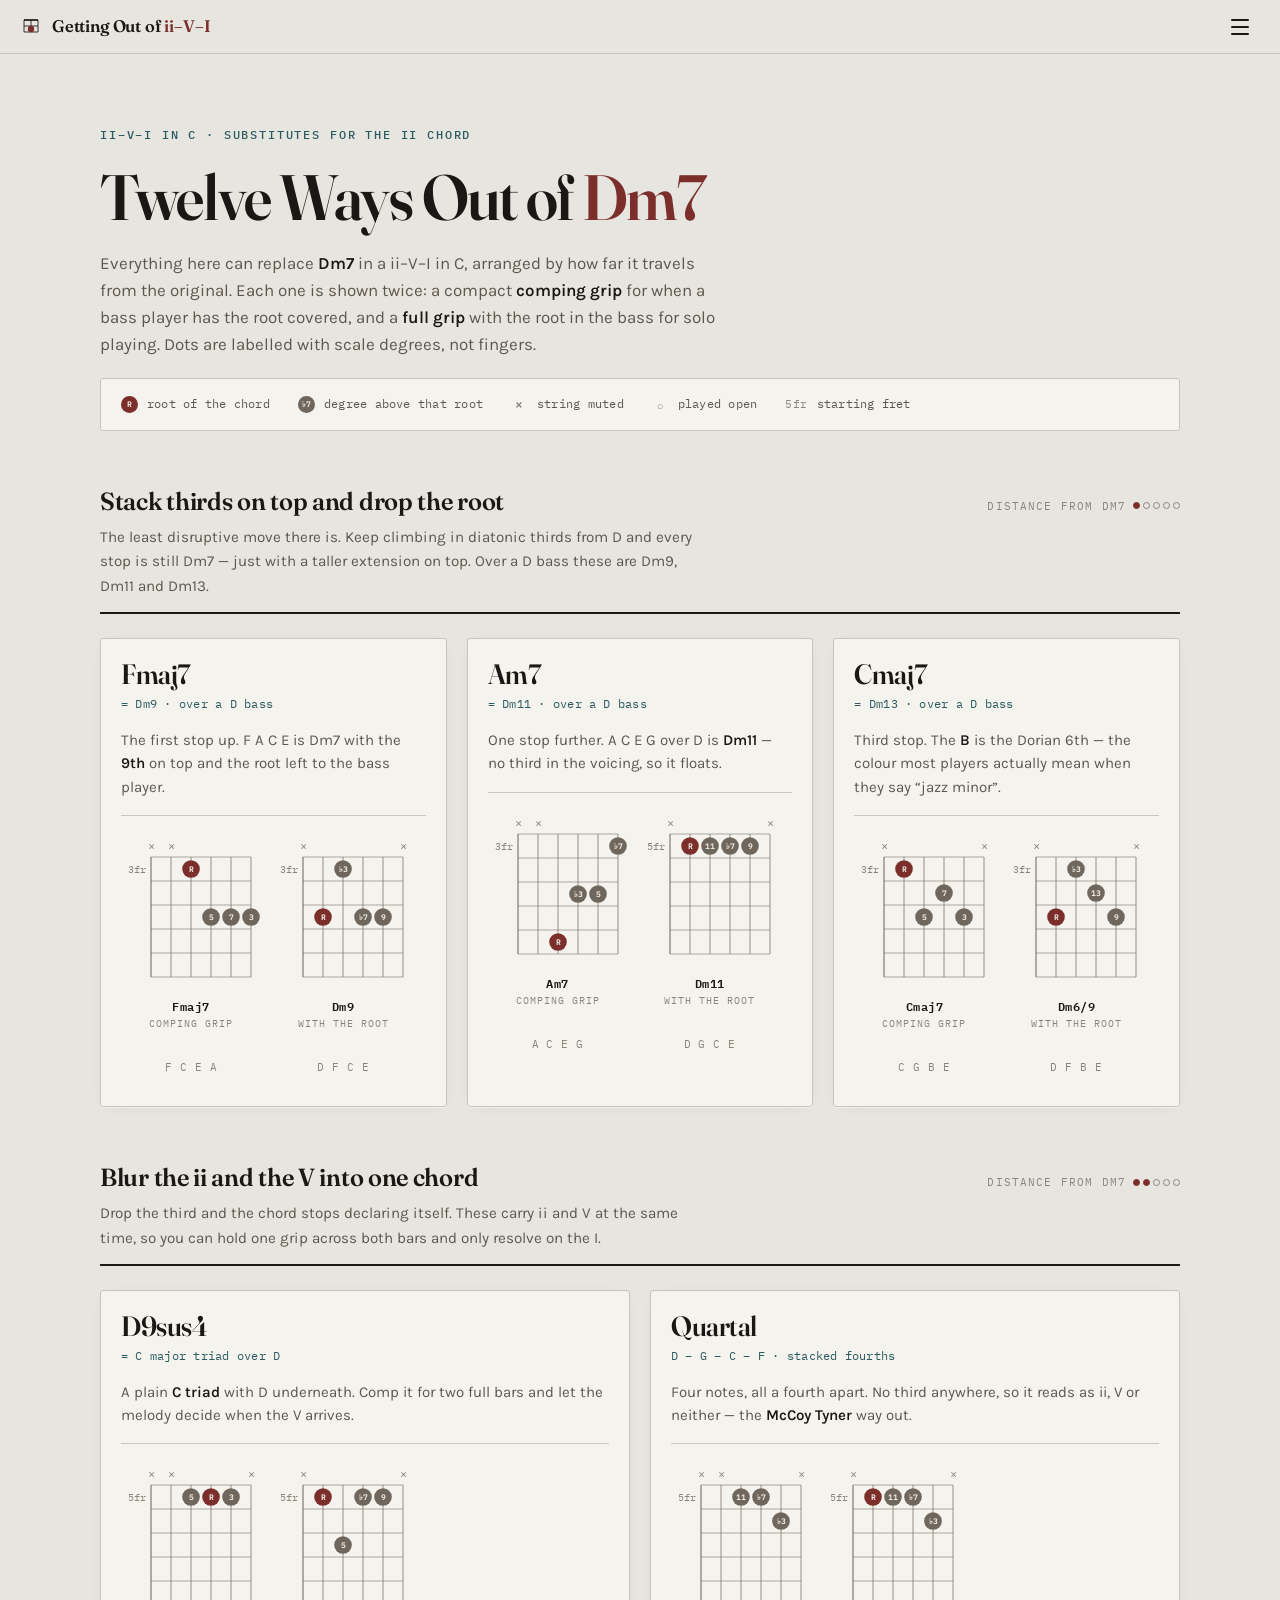
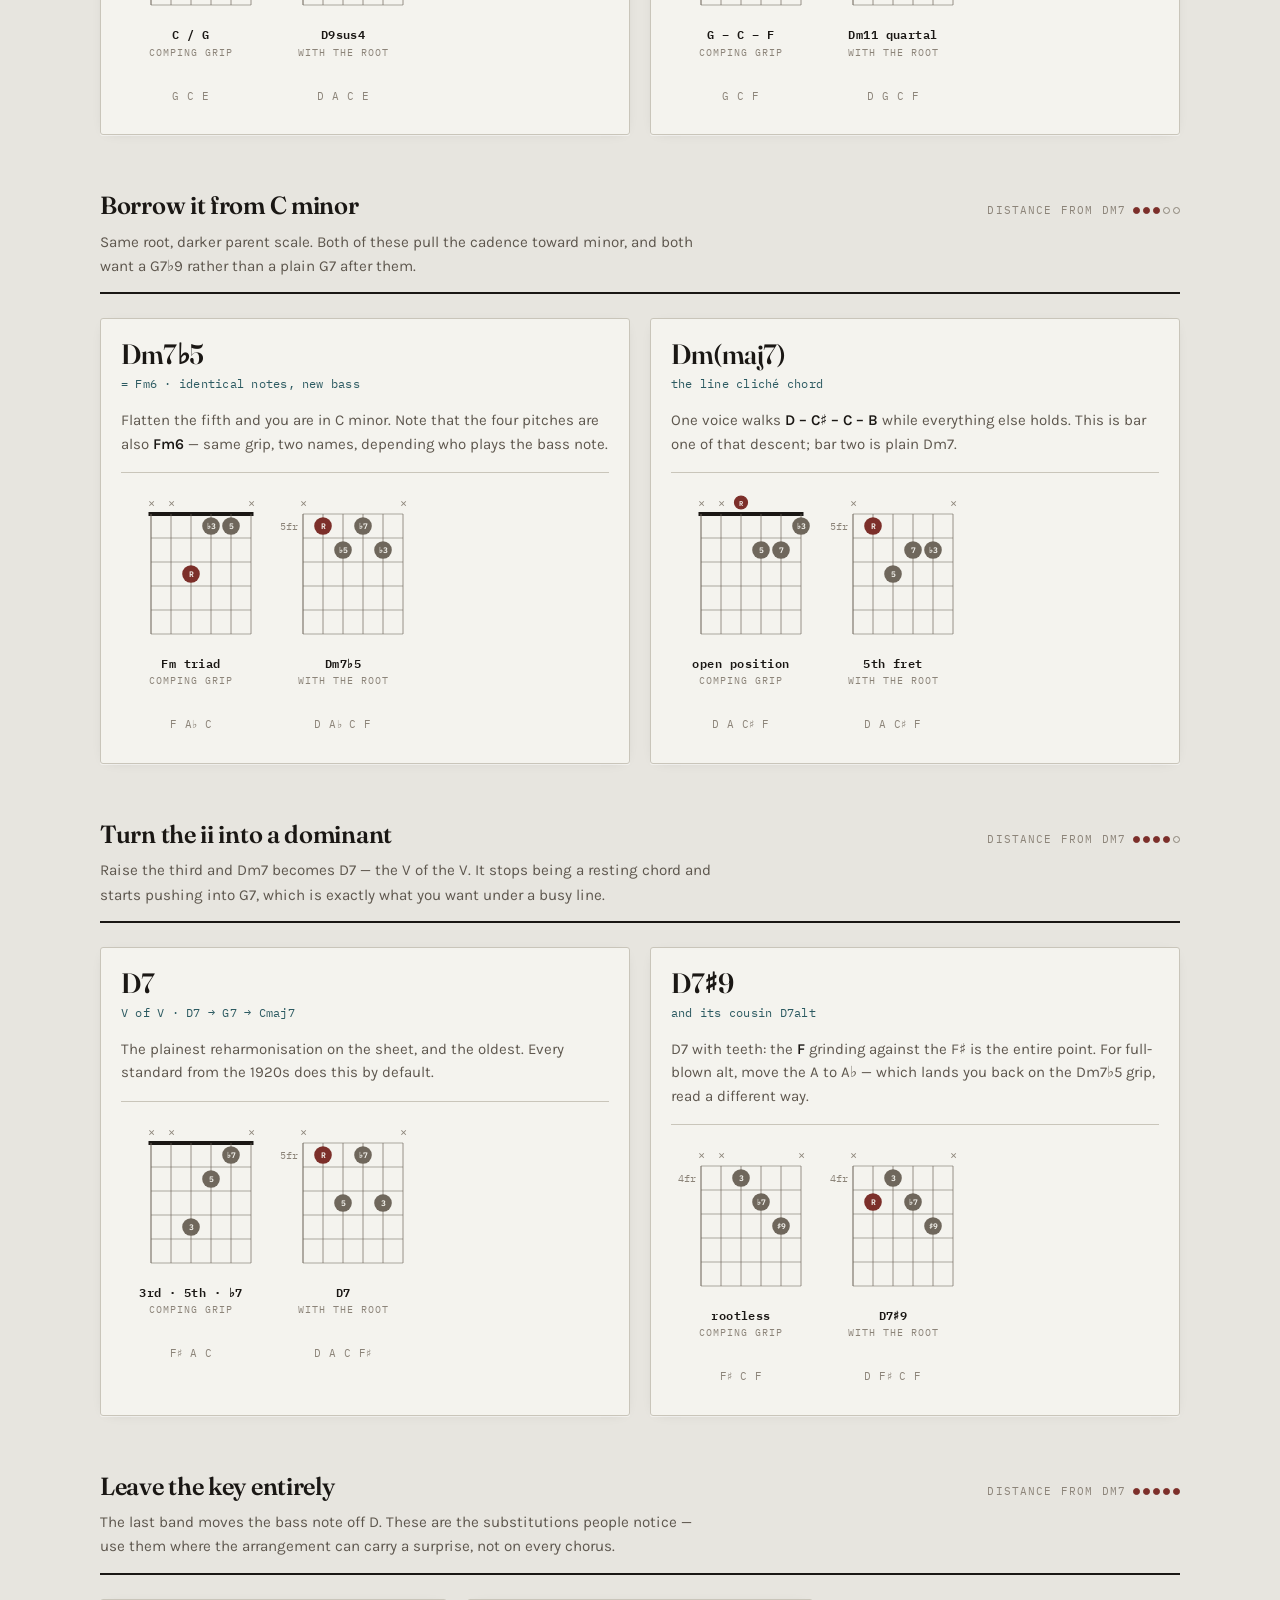
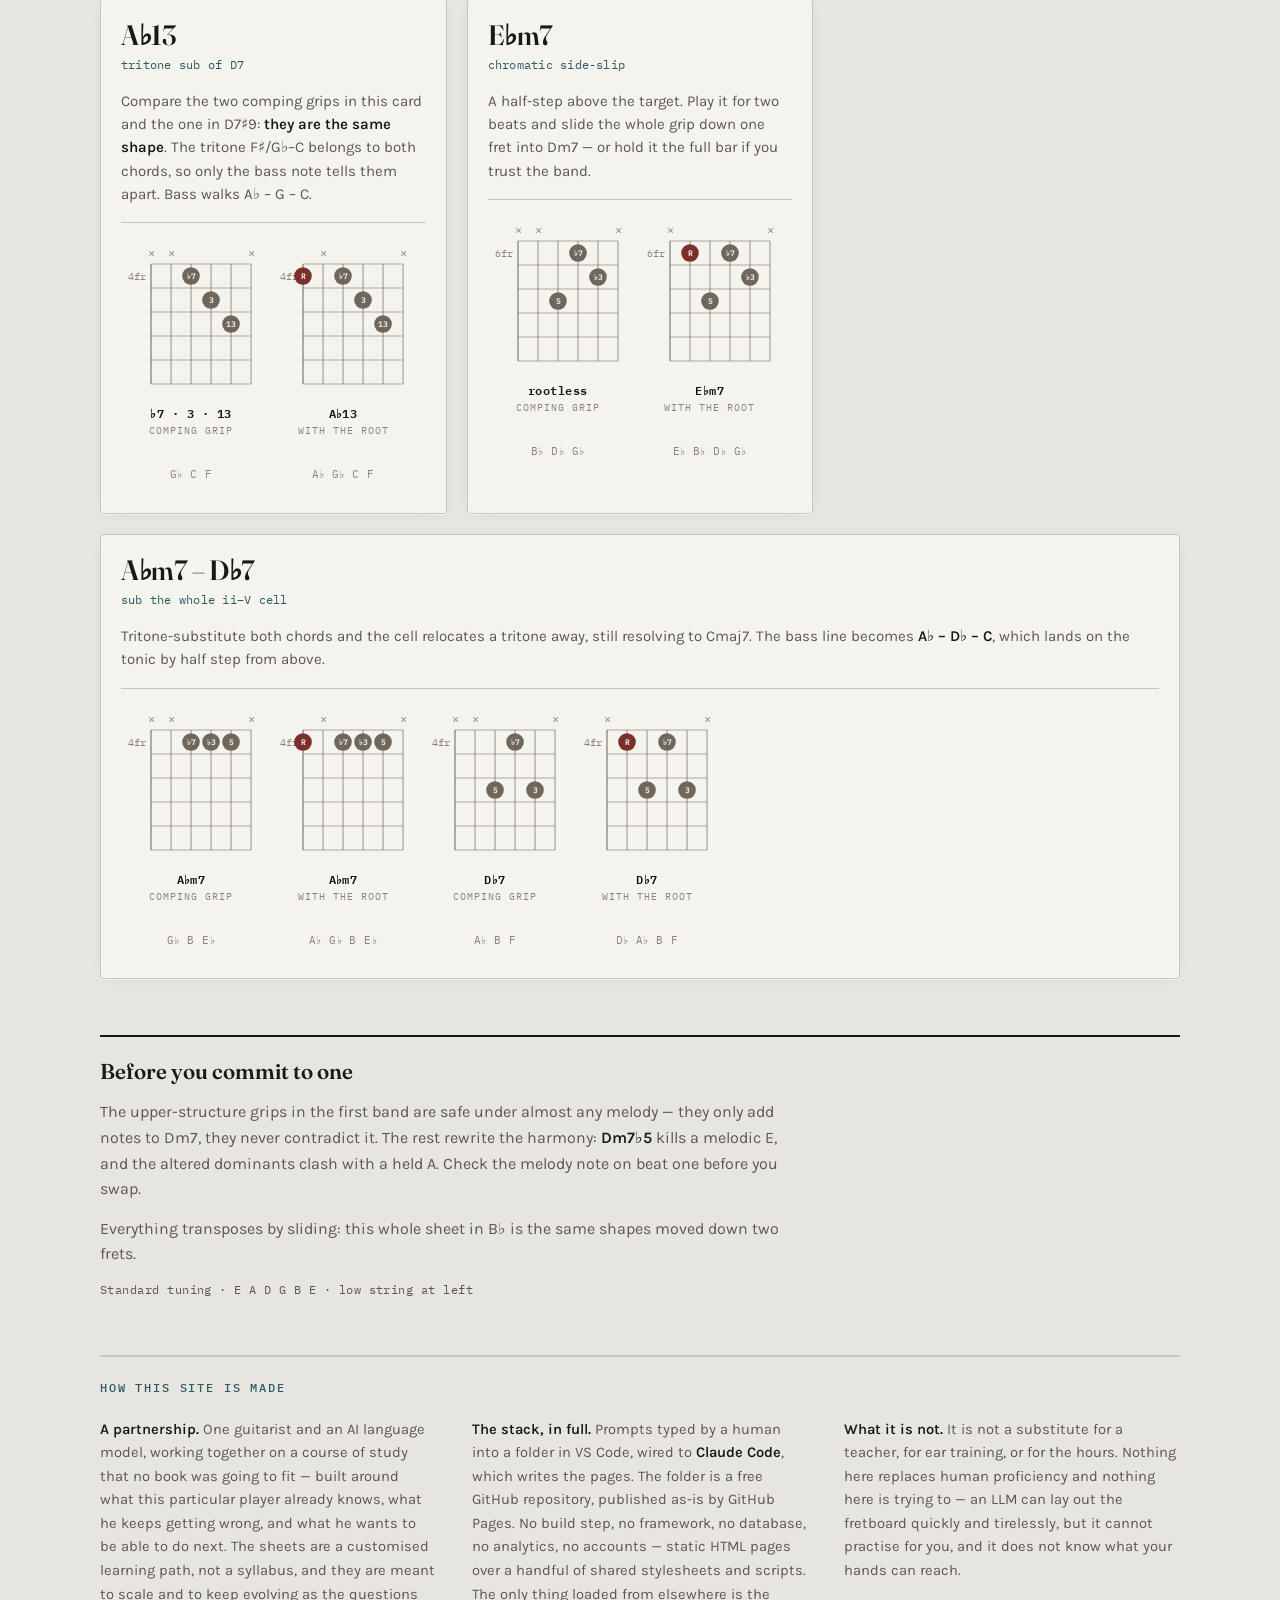
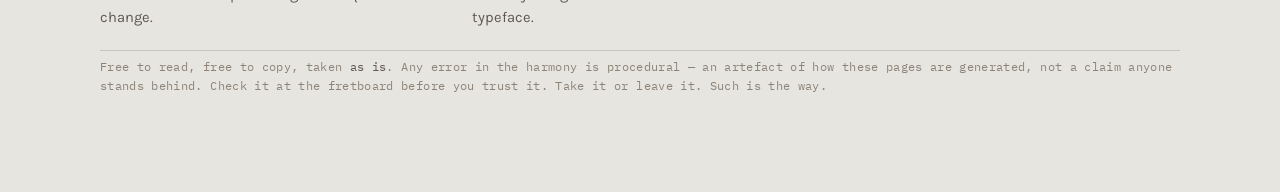
==== commit fee69316: "Replace the site with the shared-asset build Same four sheets, same filenames, same URLs - so every " ====
--- a/1iichordDm7substitutions.html
+++ b/1iichordDm7substitutions.html
@@ -8,490 +8,13 @@
 <link rel="preconnect" href="https://fonts.googleapis.com">
 <link rel="preconnect" href="https://fonts.gstatic.com" crossorigin>
 <link rel="stylesheet" href="https://fonts.googleapis.com/css2?family=Fraunces:opsz,wght@9..144,400..700&family=Karla:wght@300..700&family=IBM+Plex+Mono:wght@400;500;600&display=swap">
-
-<style>
-  :root {
-    --ground:      #E7E5DF;
-    --surface:     #F4F3EE;
-    --surface-2:   #DEDBD3;
-    --ink:         #1A1714;
-    --ink-soft:    #5E574E;
-    --ink-faint:   #8C8479;
-    --rule:        #C9C5BA;
-    --accent:      #7C2F2A;
-    --accent-tint: #7C2F2A18;
-    --nickel:      #2C5A61;
-    --brass:       #8A6418;
-    --dot-ink:     #F4F3EE;
-    --grid:        #6F675C;
-    --nut:         #1A1714;
-    --shadow:      0 1px 0 #FFFFFF80, 0 2px 14px -8px #1A171433;
-  }
-
-  @media (prefers-color-scheme: dark) {
-    :root:not([data-theme="light"]) {
-      --ground:      #131210;
-      --surface:     #1D1B18;
-      --surface-2:   #262320;
-      --ink:         #EDEAE3;
-      --ink-soft:    #A79E92;
-      --ink-faint:   #7A7267;
-      --rule:        #35312B;
-      --accent:      #DD8078;
-      --accent-tint: #DD807820;
-      --nickel:      #79B7BD;
-      --brass:       #D2A244;
-      --dot-ink:     #131210;
-      --grid:        #6A6156;
-      --nut:         #B9B0A2;
-      --shadow:      0 1px 0 #FFFFFF08, 0 2px 16px -10px #000000;
-    }
-  }
-
-  :root[data-theme="dark"] {
-    --ground:      #131210;
-    --surface:     #1D1B18;
-    --surface-2:   #262320;
-    --ink:         #EDEAE3;
-    --ink-soft:    #A79E92;
-    --ink-faint:   #7A7267;
-    --rule:        #35312B;
-    --accent:      #DD8078;
-    --accent-tint: #DD807820;
-    --nickel:      #79B7BD;
-    --brass:       #D2A244;
-    --dot-ink:     #131210;
-    --grid:        #6A6156;
-    --nut:         #B9B0A2;
-    --shadow:      0 1px 0 #FFFFFF08, 0 2px 16px -10px #000000;
-  }
-
-  * { box-sizing: border-box; }
-
-  body {
-    background: var(--ground);
-    color: var(--ink);
-    font-family: "Karla", ui-sans-serif, system-ui, sans-serif;
-    font-size: 16px;
-    line-height: 1.6;
-    margin: 0;
-    padding: 0 20px 96px;
-    -webkit-font-smoothing: antialiased;
-  }
-
-  .wrap {
-    max-width: 1080px;
-    margin: 0 auto;
-    display: flex;
-    flex-direction: column;
-    gap: 56px;
-  }
-
-  /* ---------- masthead ---------- */
-
-  .masthead {
-    padding: 72px 0 0;
-    display: flex;
-    flex-direction: column;
-    gap: 20px;
-  }
-
-  .eyebrow {
-    font-family: "IBM Plex Mono", ui-monospace, monospace;
-    font-size: 11.5px;
-    font-weight: 500;
-    letter-spacing: 0.16em;
-    text-transform: uppercase;
-    color: var(--nickel);
-    margin: 0;
-  }
-
-  h1 {
-    font-family: "Fraunces", Georgia, "Times New Roman", serif;
-    font-variation-settings: "opsz" 120;
-    font-weight: 600;
-    font-size: clamp(2.4rem, 6vw, 4rem);
-    line-height: 1.02;
-    letter-spacing: -0.02em;
-    text-wrap: balance;
-    margin: 0;
-    max-width: 16ch;
-  }
-
-  h1 em {
-    font-style: normal;
-    color: var(--accent);
-  }
-
-  .standfirst {
-    max-width: 62ch;
-    font-size: 1.06rem;
-    color: var(--ink-soft);
-    margin: 0;
-  }
-
-  .standfirst strong { color: var(--ink); font-weight: 600; }
-
-  /* ---------- legend ---------- */
-
-  .legend {
-    display: flex;
-    flex-wrap: wrap;
-    gap: 10px 28px;
-    align-items: center;
-    padding: 16px 20px;
-    background: var(--surface);
-    border: 1px solid var(--rule);
-    border-radius: 3px;
-  }
-
-  .legend-item {
-    display: flex;
-    align-items: center;
-    gap: 9px;
-    font-family: "IBM Plex Mono", ui-monospace, monospace;
-    font-size: 11.5px;
-    letter-spacing: 0.02em;
-    color: var(--ink-soft);
-  }
-
-  .swatch {
-    width: 17px; height: 17px;
-    border-radius: 50%;
-    display: grid;
-    place-items: center;
-    font-size: 8px;
-    font-weight: 600;
-    color: var(--dot-ink);
-    flex: none;
-  }
-  .swatch.root  { background: var(--accent); }
-  .swatch.tone  { background: var(--grid); }
-  .swatch.mute  {
-    background: none; color: var(--ink-faint);
-    font-size: 13px; line-height: 1;
-  }
-
-  /* ---------- family bands ---------- */
-
-  .band {
-    display: flex;
-    flex-direction: column;
-    gap: 24px;
-  }
-
-  .band-head {
-    display: grid;
-    grid-template-columns: 1fr auto;
-    align-items: baseline;
-    column-gap: 20px;
-    row-gap: 10px;
-    padding-bottom: 14px;
-    border-bottom: 2px solid var(--ink);
-  }
-
-  .band-head h2 {
-    font-family: "Fraunces", Georgia, serif;
-    font-variation-settings: "opsz" 60;
-    font-weight: 600;
-    font-size: 1.55rem;
-    line-height: 1.15;
-    letter-spacing: -0.012em;
-    margin: 0;
-  }
-
-  .band-note {
-    grid-column: 1 / -1;
-    font-size: 0.95rem;
-    color: var(--ink-soft);
-    max-width: 68ch;
-    margin: 0;
-  }
-
-  .distance {
-    display: flex;
-    align-items: center;
-    gap: 7px;
-    font-family: "IBM Plex Mono", ui-monospace, monospace;
-    font-size: 10.5px;
-    letter-spacing: 0.11em;
-    text-transform: uppercase;
-    color: var(--ink-faint);
-    justify-self: end;
-  }
-
-  .pips { display: flex; gap: 3px; }
-
-  .pip {
-    width: 7px; height: 7px;
-    border-radius: 50%;
-    border: 1px solid var(--ink-faint);
-  }
-  .pip.on { background: var(--accent); border-color: var(--accent); }
-
-  /* ---------- cards ---------- */
-
-  .cards {
-    display: grid;
-    grid-template-columns: repeat(auto-fit, minmax(310px, 1fr));
-    gap: 20px;
-  }
-
-  .card {
-    background: var(--surface);
-    border: 1px solid var(--rule);
-    border-radius: 3px;
-    padding: 20px 20px 18px;
-    display: flex;
-    flex-direction: column;
-    gap: 16px;
-    box-shadow: var(--shadow);
-  }
-
-  .card.wide { grid-column: 1 / -1; }
-
-  .card-head {
-    display: flex;
-    flex-direction: column;
-    gap: 4px;
-  }
-
-  .chord-name {
-    font-family: "Fraunces", Georgia, serif;
-    font-variation-settings: "opsz" 96;
-    font-weight: 600;
-    font-size: 1.75rem;
-    line-height: 1.1;
-    letter-spacing: -0.015em;
-    margin: 0;
-  }
-
-  .equals {
-    font-family: "IBM Plex Mono", ui-monospace, monospace;
-    font-size: 12px;
-    letter-spacing: 0.02em;
-    color: var(--nickel);
-    margin: 0;
-  }
-
-  .why {
-    font-size: 0.94rem;
-    line-height: 1.55;
-    color: var(--ink-soft);
-    margin: 0;
-  }
-
-  .why b { color: var(--ink); font-weight: 600; }
-
-  .grips {
-    display: flex;
-    flex-wrap: wrap;
-    gap: 10px 12px;
-    padding-top: 4px;
-    border-top: 1px solid var(--rule);
-    overflow-x: auto;
-  }
-
-  .grip {
-    display: flex;
-    flex-direction: column;
-    align-items: center;
-    gap: 6px;
-    padding-top: 14px;
-  }
-
-  .grip-label {
-    font-family: "IBM Plex Mono", ui-monospace, monospace;
-    font-size: 10px;
-    letter-spacing: 0.1em;
-    text-transform: uppercase;
-    color: var(--ink-faint);
-    text-align: center;
-  }
-
-  .grip-label b {
-    display: block;
-    color: var(--ink);
-    font-weight: 600;
-    letter-spacing: 0.04em;
-    text-transform: none;
-    font-size: 12px;
-  }
-
-  .pitches {
-    font-family: "IBM Plex Mono", ui-monospace, monospace;
-    font-size: 11px;
-    letter-spacing: 0.04em;
-    color: var(--ink-faint);
-    font-variant-numeric: tabular-nums;
-  }
-
-  /* ---------- closing ---------- */
-
-  .coda {
-    border-top: 2px solid var(--ink);
-    padding-top: 22px;
-    display: flex;
-    flex-direction: column;
-    gap: 14px;
-  }
-
-  .coda h2 {
-    font-family: "Fraunces", Georgia, serif;
-    font-variation-settings: "opsz" 60;
-    font-weight: 600;
-    font-size: 1.35rem;
-    line-height: 1.2;
-    margin: 0;
-  }
-
-  .coda p {
-    margin: 0;
-    max-width: 68ch;
-    color: var(--ink-soft);
-  }
-
-  .coda strong { color: var(--ink); font-weight: 600; }
-
-  .tuning {
-    font-family: "IBM Plex Mono", ui-monospace, monospace;
-    font-size: 11.5px;
-    color: var(--ink-faint);
-    letter-spacing: 0.04em;
-  }
-
-  @media (max-width: 620px) {
-    .band-head { grid-template-columns: 1fr; }
-    .distance { justify-self: start; }
-  }
-
-  @media (max-width: 480px) {
-    .masthead { padding-top: 48px; }
-    .card { padding: 18px 16px 16px; }
-    .grips { gap: 10px 12px; }
-  }
-</style>
-<style>
-  /* ---------- persistent site bar (self-contained; all classes prefixed sitebar-) ---------- */
-
-  .sitebar {
-    position: sticky; top: 0; z-index: 200;
-    margin: 0 -20px;
-    padding: 0 20px;
-    height: 54px;
-    display: flex; align-items: center; justify-content: space-between; gap: 16px;
-    background: var(--ground);
-    border-bottom: 1px solid var(--rule);
-  }
-
-  .sitebar-home {
-    display: flex; align-items: center; gap: 10px;
-    text-decoration: none; color: var(--ink); min-width: 0;
-  }
-
-  .sitebar-logo { flex: none; display: block; color: var(--ink); }
-
-  .sitebar-title {
-    font-family: "Fraunces", Georgia, serif;
-    font-variation-settings: "opsz" 40;
-    font-weight: 600; font-size: 1.05rem; letter-spacing: -0.01em;
-    line-height: 1.2;
-    white-space: nowrap; overflow: hidden; text-overflow: ellipsis;
-  }
-
-  .sitebar-title em { font-style: normal; color: var(--accent); }
-
-  .sitebar-burger {
-    flex: none; width: 40px; height: 40px;
-    display: flex; flex-direction: column; align-items: center; justify-content: center; gap: 5px;
-    background: none; border: 1px solid transparent; border-radius: 2px;
-    cursor: pointer; padding: 0;
-  }
-
-  .sitebar-burger:hover { border-color: var(--rule); background: var(--surface); }
-
-  .sitebar-burger span {
-    display: block; width: 18px; height: 2px;
-    background: var(--ink); border-radius: 1px;
-  }
-
-  .sitebar-menu {
-    position: absolute; top: calc(100% + 8px); right: 20px;
-    display: none; flex-direction: column; min-width: 250px;
-    background: var(--surface);
-    border: 1px solid var(--rule); border-radius: 3px;
-    box-shadow: 0 12px 30px -16px #00000059;
-    padding: 6px;
-  }
-
-  .sitebar-menu.sitebar-open { display: flex; }
-
-  .sitebar-menu a {
-    font-family: "IBM Plex Mono", ui-monospace, monospace;
-    font-size: 12.5px; font-weight: 500; letter-spacing: 0.03em;
-    text-decoration: none; color: var(--ink);
-    padding: 10px 12px; border-radius: 2px;
-    display: flex; justify-content: space-between; align-items: center; gap: 14px;
-  }
-
-  .sitebar-menu a .sitebar-deg {
-    color: var(--ink-faint);
-    font-size: 10px; letter-spacing: 0.12em; text-transform: uppercase;
-  }
-
-  .sitebar-menu a:hover { background: var(--accent); color: var(--dot-ink); }
-  .sitebar-menu a:hover .sitebar-deg { color: var(--dot-ink); opacity: 0.75; }
-
-  .sitebar-menu a[aria-current="page"] { color: var(--accent); }
-  .sitebar-menu a[aria-current="page"]:hover { color: var(--dot-ink); }
-</style>
+<link rel="stylesheet" href="assets/tokens.css">
+<link rel="stylesheet" href="assets/base.css">
+<link rel="stylesheet" href="assets/sheet1.css">
+<link rel="stylesheet" href="assets/sitebar.css">
+<link rel="stylesheet" href="assets/sitefooter.css">
 </head>
 <body>
-<header class="sitebar">
-  <a class="sitebar-home" href="index.html" aria-label="Getting Out of ii–V–I — home">
-    <svg class="sitebar-logo" width="22" height="22" viewBox="0 0 22 22" aria-hidden="true">
-      <g stroke="currentColor" stroke-opacity="0.85">
-        <line x1="4" y1="4" x2="18" y2="4" stroke-width="2"/>
-        <line x1="4" y1="10" x2="18" y2="10" stroke-width="1"/>
-        <line x1="4" y1="16" x2="18" y2="16" stroke-width="1"/>
-        <line x1="4" y1="4" x2="4" y2="16" stroke-width="1"/>
-        <line x1="11" y1="4" x2="11" y2="16" stroke-width="1"/>
-        <line x1="18" y1="4" x2="18" y2="16" stroke-width="1"/>
-      </g>
-      <circle cx="11" cy="13" r="3.2" fill="var(--accent)"/>
-    </svg>
-    <span class="sitebar-title">Getting Out of <em>ii–V–I</em></span>
-  </a>
-  <button class="sitebar-burger" id="sitebar-toggle" type="button" aria-expanded="false" aria-controls="sitebar-menu" aria-label="Menu">
-    <span></span><span></span><span></span>
-  </button>
-  <nav class="sitebar-menu" id="sitebar-menu" aria-label="Site navigation">
-    <a href="index.html">Home <span class="sitebar-deg">index</span></a>
-    <a href="1iichordDm7substitutions.html">Dm7 substitutions <span class="sitebar-deg">ii</span></a>
-    <a href="2VchordG7substitutions.html">G7 substitutions <span class="sitebar-deg">V</span></a>
-    <a href="3IchordCmaj7strategies.html">Cmaj7 strategies <span class="sitebar-deg">I</span></a>
-  </nav>
-</header>
-<script>
-(function () {
-  var toggle = document.getElementById('sitebar-toggle');
-  var menu = document.getElementById('sitebar-menu');
-  function close() { menu.classList.remove('sitebar-open'); toggle.setAttribute('aria-expanded', 'false'); }
-  toggle.addEventListener('click', function (e) {
-    e.stopPropagation();
-    var open = menu.classList.toggle('sitebar-open');
-    toggle.setAttribute('aria-expanded', open ? 'true' : 'false');
-  });
-  document.addEventListener('click', function (e) { if (!menu.contains(e.target)) close(); });
-  document.addEventListener('keydown', function (e) { if (e.key === 'Escape') close(); });
-  var page = location.pathname.split('/').pop() || 'index.html';
-  var links = menu.getElementsByTagName('a');
-  for (var i = 0; i < links.length; i++) {
-    if (links[i].getAttribute('href') === page) links[i].setAttribute('aria-current', 'page');
-  }
-})();
-</script>
-
 <div class="wrap">
 
   <header class="masthead">
@@ -517,361 +40,10 @@
   </section>
 
 </div>
-
-<script>
-(function () {
-  "use strict";
-
-  // shape: strings low-E → high-E. null = muted, 0 = open, n = fret.
-  // degs:  scale degree of each sounding note, relative to that chord's own root.
-  var DATA = [
-    {
-      id: "upper",
-      title: "Stack thirds on top and drop the root",
-      distance: 1,
-      note: "The least disruptive move there is. Keep climbing in diatonic thirds from D and every stop is still Dm7 — just with a taller extension on top. Over a D bass these are Dm9, Dm11 and Dm13.",
-      cards: [
-        {
-          name: "Fmaj7",
-          equals: "= Dm9  ·  over a D bass",
-          why: "The first stop up. F A C E is Dm7 with the <b>9th</b> on top and the root left to the bass player.",
-          grips: [
-            { label: "Comping grip", sub: "Fmaj7", shape: [null,null,3,5,5,5], degs: [null,null,"R","5","7","3"] },
-            { label: "With the root", sub: "Dm9", shape: [null,5,3,5,5,null], degs: [null,"R","♭3","♭7","9"] }
-          ]
-        },
-        {
-          name: "Am7",
-          equals: "= Dm11  ·  over a D bass",
-          why: "One stop further. A C E G over D is <b>Dm11</b> — no third in the voicing, so it floats.",
-          grips: [
-            { label: "Comping grip", sub: "Am7", shape: [null,null,7,5,5,3], degs: [null,null,"R","♭3","5","♭7"] },
-            { label: "With the root", sub: "Dm11", shape: [null,5,5,5,5,null], degs: [null,"R","11","♭7","9"] }
-          ]
-        },
-        {
-          name: "Cmaj7",
-          equals: "= Dm13  ·  over a D bass",
-          why: "Third stop. The <b>B</b> is the Dorian 6th — the colour most players actually mean when they say “jazz minor”.",
-          grips: [
-            { label: "Comping grip", sub: "Cmaj7", shape: [null,3,5,4,5,null], degs: [null,"R","5","7","3"] },
-            { label: "With the root", sub: "Dm6/9", shape: [null,5,3,4,5,null], degs: [null,"R","♭3","13","9"] }
-          ]
-        }
-      ]
-    },
-    {
-      id: "sus",
-      title: "Blur the ii and the V into one chord",
-      distance: 2,
-      note: "Drop the third and the chord stops declaring itself. These carry ii and V at the same time, so you can hold one grip across both bars and only resolve on the I.",
-      cards: [
-        {
-          name: "D9sus4",
-          equals: "= C major triad over D",
-          why: "A plain <b>C triad</b> with D underneath. Comp it for two full bars and let the melody decide when the V arrives.",
-          grips: [
-            { label: "Comping grip", sub: "C / G", shape: [null,null,5,5,5,null], degs: [null,null,"5","R","3"] },
-            { label: "With the root", sub: "D9sus4", shape: [null,5,7,5,5,null], degs: [null,"R","5","♭7","9"] }
-          ]
-        },
-        {
-          name: "Quartal",
-          equals: "D – G – C – F  ·  stacked fourths",
-          why: "Four notes, all a fourth apart. No third anywhere, so it reads as ii, V or neither — the <b>McCoy Tyner</b> way out.",
-          grips: [
-            { label: "Comping grip", sub: "G – C – F", shape: [null,null,5,5,6,null], degs: [null,null,"11","♭7","♭3"] },
-            { label: "With the root", sub: "Dm11 quartal", shape: [null,5,5,5,6,null], degs: [null,"R","11","♭7","♭3"] }
-          ]
-        }
-      ]
-    },
-    {
-      id: "minor",
-      title: "Borrow it from C minor",
-      distance: 3,
-      note: "Same root, darker parent scale. Both of these pull the cadence toward minor, and both want a G7♭9 rather than a plain G7 after them.",
-      cards: [
-        {
-          name: "Dm7♭5",
-          equals: "= Fm6  ·  identical notes, new bass",
-          why: "Flatten the fifth and you are in C minor. Note that the four pitches are also <b>Fm6</b> — same grip, two names, depending who plays the bass note.",
-          grips: [
-            { sp: "b", label: "Comping grip", sub: "Fm triad", shape: [null,null,3,1,1,null], degs: [null,null,"R","♭3","5"] },
-            { sp: "b", label: "With the root", sub: "Dm7♭5", shape: [null,5,6,5,6,null], degs: [null,"R","♭5","♭7","♭3"] }
-          ]
-        },
-        {
-          name: "Dm(maj7)",
-          equals: "the line cliché chord",
-          why: "One voice walks <b>D – C♯ – C – B</b> while everything else holds. This is bar one of that descent; bar two is plain Dm7.",
-          grips: [
-            { label: "Comping grip", sub: "open position", shape: [null,null,0,2,2,1], degs: [null,null,"R","5","7","♭3"] },
-            { label: "With the root", sub: "5th fret", shape: [null,5,7,6,6,null], degs: [null,"R","5","7","♭3"] }
-          ]
-        }
-      ]
-    },
-    {
-      id: "dominant",
-      title: "Turn the ii into a dominant",
-      distance: 4,
-      note: "Raise the third and Dm7 becomes D7 — the V of the V. It stops being a resting chord and starts pushing into G7, which is exactly what you want under a busy line.",
-      cards: [
-        {
-          name: "D7",
-          equals: "V of V  ·  D7 → G7 → Cmaj7",
-          why: "The plainest reharmonisation on the sheet, and the oldest. Every standard from the 1920s does this by default.",
-          grips: [
-            { label: "Comping grip", sub: "3rd · 5th · ♭7", shape: [null,null,4,2,1,null], degs: [null,null,"3","5","♭7"] },
-            { label: "With the root", sub: "D7", shape: [null,5,7,5,7,null], degs: [null,"R","5","♭7","3"] }
-          ]
-        },
-        {
-          name: "D7♯9",
-          equals: "and its cousin D7alt",
-          why: "D7 with teeth: the <b>F</b> grinding against the F♯ is the entire point. For full-blown alt, move the A to A♭ — which lands you back on the Dm7♭5 grip, read a different way.",
-          grips: [
-            { label: "Comping grip", sub: "rootless", shape: [null,null,4,5,6,null], degs: [null,null,"3","♭7","♯9"] },
-            { label: "With the root", sub: "D7♯9", shape: [null,5,4,5,6,null], degs: [null,"R","3","♭7","♯9"] }
-          ]
-        }
-      ]
-    },
-    {
-      id: "outside",
-      title: "Leave the key entirely",
-      distance: 5,
-      note: "The last band moves the bass note off D. These are the substitutions people notice — use them where the arrangement can carry a surprise, not on every chorus.",
-      cards: [
-        {
-          name: "A♭13",
-          equals: "tritone sub of D7",
-          why: "Compare the two comping grips in this card and the one in D7♯9: <b>they are the same shape</b>. The tritone F♯/G♭–C belongs to both chords, so only the bass note tells them apart. Bass walks A♭ – G – C.",
-          grips: [
-            { sp: "b", label: "Comping grip", sub: "♭7 · 3 · 13", shape: [null,null,4,5,6,null], degs: [null,null,"♭7","3","13"] },
-            { sp: "b", label: "With the root", sub: "A♭13", shape: [4,null,4,5,6,null], degs: ["R",null,"♭7","3","13"] }
-          ]
-        },
-        {
-          name: "E♭m7",
-          equals: "chromatic side-slip",
-          why: "A half-step above the target. Play it for two beats and slide the whole grip down one fret into Dm7 — or hold it the full bar if you trust the band.",
-          grips: [
-            { sp: "b", label: "Comping grip", sub: "rootless", shape: [null,null,8,6,7,null], degs: [null,null,"5","♭7","♭3"] },
-            { sp: "b", label: "With the root", sub: "E♭m7", shape: [null,6,8,6,7,null], degs: [null,"R","5","♭7","♭3"] }
-          ]
-        },
-        {
-          name: "A♭m7 – D♭7",
-          equals: "sub the whole ii–V cell",
-          wide: true,
-          why: "Tritone-substitute both chords and the cell relocates a tritone away, still resolving to Cmaj7. The bass line becomes <b>A♭ – D♭ – C</b>, which lands on the tonic by half step from above.",
-          grips: [
-            { sp: "b", label: "Comping grip", sub: "A♭m7", shape: [null,null,4,4,4,null], degs: [null,null,"♭7","♭3","5"] },
-            { sp: "b", label: "With the root", sub: "A♭m7", shape: [4,null,4,4,4,null], degs: ["R",null,"♭7","♭3","5"] },
-            { sp: "b", label: "Comping grip", sub: "D♭7", shape: [null,null,6,4,6,null], degs: [null,null,"5","♭7","3"] },
-            { sp: "b", label: "With the root", sub: "D♭7", shape: [null,4,6,4,6,null], degs: [null,"R","5","♭7","3"] }
-          ]
-        }
-      ]
-    }
-  ];
-
-  /* ---------- fretboard maths (also used to print pitch names) ---------- */
-
-  var SHARP = ["C","C♯","D","D♯","E","F","F♯","G","G♯","A","A♯","B"];
-  var FLAT  = ["C","D♭","D","E♭","E","F","G♭","G","A♭","A","B♭","B"];
-  var OPEN = [4, 9, 2, 7, 11, 4]; // E A D G B E as pitch classes
-
-  function pitchesOf(shape, sp) {
-    var set = sp === "b" ? FLAT : SHARP;
-    var out = [];
-    for (var i = 0; i < 6; i++) {
-      if (shape[i] === null || shape[i] === undefined) continue;
-      out.push(set[(OPEN[i] + shape[i]) % 12]);
-    }
-    return out;
-  }
-
-  /* ---------- diagram ---------- */
-
-  var SW = 20, FH = 24, FRETS = 5;
-  var PAD_L = 30, PAD_R = 10, PAD_T = 23, PAD_B = 4;
-  var W = PAD_L + SW * 5 + PAD_R;
-  var H = PAD_T + FH * FRETS + PAD_B;
-
-  function svgEl(name, attrs) {
-    var e = document.createElementNS("http://www.w3.org/2000/svg", name);
-    for (var k in attrs) e.setAttribute(k, attrs[k]);
-    return e;
-  }
-
-  function diagram(shape, degs, startAt) {
-    var fretted = [];
-    for (var i = 0; i < 6; i++) {
-      if (typeof shape[i] === "number" && shape[i] > 0) fretted.push(shape[i]);
-    }
-    var minF = Math.min.apply(null, fretted);
-    var maxF = Math.max.apply(null, fretted);
-    var showNut = minF <= 2 && maxF <= FRETS;
-    var start = showNut ? 1 : minF;
-    if (startAt && !showNut) start = startAt;
-
-    var svg = svgEl("svg", {
-      width: W, height: H, viewBox: "0 0 " + W + " " + H,
-      role: "img", "aria-hidden": "true"
-    });
-
-    var x = function (s) { return PAD_L + s * SW; };
-    var y = function (row) { return PAD_T + row * FH; };
-
-    // fret lines
-    for (var f = 0; f <= FRETS; f++) {
-      svg.appendChild(svgEl("line", {
-        x1: x(0), y1: y(f), x2: x(5), y2: y(f),
-        stroke: "var(--grid)", "stroke-width": 1, "stroke-opacity": 0.55
-      }));
-    }
-    // nut
-    if (showNut) {
-      svg.appendChild(svgEl("line", {
-        x1: x(0) - 0.5, y1: y(0), x2: x(5) + 0.5, y2: y(0),
-        stroke: "var(--nut)", "stroke-width": 4, "stroke-linecap": "square"
-      }));
-    } else {
-      var pos = svgEl("text", {
-        x: x(0) - 5, y: y(0) + FH / 2 + 3.5,
-        "text-anchor": "end", fill: "var(--ink-faint)",
-        "font-family": "'IBM Plex Mono', monospace", "font-size": 9.5
-      });
-      pos.textContent = start + "fr";
-      svg.appendChild(pos);
-    }
-
-    // strings
-    for (var s = 0; s < 6; s++) {
-      svg.appendChild(svgEl("line", {
-        x1: x(s), y1: y(0), x2: x(s), y2: y(FRETS),
-        stroke: "var(--grid)", "stroke-width": s === 0 ? 1.5 : 1, "stroke-opacity": 0.7
-      }));
-    }
-
-    // markers above the grid + dots
-    for (var i2 = 0; i2 < 6; i2++) {
-      var v = shape[i2];
-      var deg = degs[i2] || "";
-      var isRoot = deg === "R";
-
-      if (v === null || v === undefined) {
-        var mute = svgEl("text", {
-          x: x(i2), y: PAD_T - 7, "text-anchor": "middle",
-          fill: "var(--ink-faint)", "font-family": "'IBM Plex Mono', monospace",
-          "font-size": 12
-        });
-        mute.textContent = "×";
-        svg.appendChild(mute);
-        continue;
-      }
-
-      if (v === 0) {
-        svg.appendChild(svgEl("circle", {
-          cx: x(i2), cy: PAD_T - 11.5, r: 6.4,
-          fill: isRoot ? "var(--accent)" : "none",
-          stroke: isRoot ? "var(--accent)" : "var(--grid)", "stroke-width": 1.4
-        }));
-        var oLab = svgEl("text", {
-          x: x(i2), y: PAD_T - 11.5, "text-anchor": "middle",
-          fill: isRoot ? "var(--dot-ink)" : "var(--ink-soft)",
-          "font-family": "'IBM Plex Mono', monospace",
-          "font-size": deg.length > 1 ? 6.4 : 7.4,
-          "font-weight": 600, "dominant-baseline": "central"
-        });
-        oLab.textContent = deg;
-        svg.appendChild(oLab);
-        continue;
-      }
-
-      var row = v - start;
-      var cy = y(row) + FH / 2;
-      svg.appendChild(svgEl("circle", {
-        cx: x(i2), cy: cy, r: 8.8,
-        fill: isRoot ? "var(--accent)" : "var(--grid)"
-      }));
-      var lab = svgEl("text", {
-        x: x(i2), y: cy, "text-anchor": "middle",
-        "dominant-baseline": "central",
-        fill: "var(--dot-ink)",
-        "font-family": "'IBM Plex Mono', monospace",
-        "font-size": deg.length > 2 ? 7.4 : 8.4, "font-weight": 600
-      });
-      lab.textContent = deg;
-      svg.appendChild(lab);
-    }
-
-    return svg;
-  }
-
-  /* ---------- render ---------- */
-
-  function el(tag, cls, html) {
-    var e = document.createElement(tag);
-    if (cls) e.className = cls;
-    if (html !== undefined) e.innerHTML = html;
-    return e;
-  }
-
-  var root = document.getElementById("bands");
-  var bandsWrap = el("div");
-  bandsWrap.style.display = "flex";
-  bandsWrap.style.flexDirection = "column";
-  bandsWrap.style.gap = "56px";
-
-  DATA.forEach(function (band) {
-    var section = el("section", "band");
-
-    var head = el("div", "band-head");
-    head.appendChild(el("h2", null, band.title));
-
-    var dist = el("div", "distance");
-    dist.appendChild(el("span", null, "distance from Dm7"));
-    var pips = el("span", "pips");
-    for (var p = 1; p <= 5; p++) {
-      pips.appendChild(el("span", "pip" + (p <= band.distance ? " on" : "")));
-    }
-    dist.appendChild(pips);
-    head.appendChild(dist);
-    head.appendChild(el("p", "band-note", band.note));
-    section.appendChild(head);
-
-    var cards = el("div", "cards");
-
-    band.cards.forEach(function (card) {
-      var c = el("article", "card" + (card.wide ? " wide" : ""));
-      var ch = el("div", "card-head");
-      ch.appendChild(el("h3", "chord-name", card.name));
-      ch.appendChild(el("p", "equals", card.equals));
-      c.appendChild(ch);
-      c.appendChild(el("p", "why", card.why));
-
-      var grips = el("div", "grips");
-      card.grips.forEach(function (g) {
-        var wrapG = el("div", "grip");
-        wrapG.appendChild(diagram(g.shape, g.degs, g.startAt));
-        wrapG.appendChild(el("p", "grip-label", "<b>" + g.sub + "</b>" + g.label));
-        wrapG.appendChild(el("p", "pitches", pitchesOf(g.shape, g.sp).join(" ")));
-        grips.appendChild(wrapG);
-      });
-      c.appendChild(grips);
-      cards.appendChild(c);
-    });
-
-    section.appendChild(cards);
-    bandsWrap.appendChild(section);
-  });
-
-  root.appendChild(bandsWrap);
-})();
-</script>
+<script src="assets/sitebar.js"></script>
+<script src="assets/sitefooter.js"></script>
+<script src="assets/fretboard.js"></script>
+<script src="assets/layout.js"></script>
+<script src="data/sheet1.js"></script>
 </body>
 </html>
--- a/assets/tokens.css
+++ b/assets/tokens.css
@@ -0,0 +1,60 @@
+/* design tokens - the single source of colour for every page */
+
+:root {
+  --ground: #E7E5DF;
+  --surface: #F4F3EE;
+  --surface-2: #DEDBD3;
+  --ink: #1A1714;
+  --ink-soft: #5E574E;
+  --ink-faint: #8C8479;
+  --rule: #C9C5BA;
+  --accent: #7C2F2A;
+  --accent-tint: #7C2F2A18;
+  --nickel: #2C5A61;
+  --brass: #8A6418;
+  --dot-ink: #F4F3EE;
+  --grid: #6F675C;
+  --nut: #1A1714;
+  --shadow: 0 1px 0 #FFFFFF80, 0 2px 14px -8px #1A171433;
+  --accent-wash: #7C2F2A0F;
+}
+
+@media (prefers-color-scheme: dark) {
+  :root:not([data-theme="light"]) {
+    --ground: #131210;
+    --surface: #1D1B18;
+    --surface-2: #262320;
+    --ink: #EDEAE3;
+    --ink-soft: #A79E92;
+    --ink-faint: #7A7267;
+    --rule: #35312B;
+    --accent: #DD8078;
+    --accent-tint: #DD807820;
+    --nickel: #79B7BD;
+    --brass: #D2A244;
+    --dot-ink: #131210;
+    --grid: #6A6156;
+    --nut: #B9B0A2;
+    --shadow: 0 1px 0 #FFFFFF08, 0 2px 16px -10px #000000;
+    --accent-wash: #DD807818;
+  }
+}
+
+:root[data-theme="dark"] {
+  --ground: #131210;
+  --surface: #1D1B18;
+  --surface-2: #262320;
+  --ink: #EDEAE3;
+  --ink-soft: #A79E92;
+  --ink-faint: #7A7267;
+  --rule: #35312B;
+  --accent: #DD8078;
+  --accent-tint: #DD807820;
+  --nickel: #79B7BD;
+  --brass: #D2A244;
+  --dot-ink: #131210;
+  --grid: #6A6156;
+  --nut: #B9B0A2;
+  --shadow: 0 1px 0 #FFFFFF08, 0 2px 16px -10px #000000;
+  --accent-wash: #DD807818;
+}
--- a/assets/base.css
+++ b/assets/base.css
@@ -0,0 +1,138 @@
+/* shared across every sheet - identical in all four source pages */
+
+* { box-sizing: border-box; }
+
+body {
+  background: var(--ground);
+  color: var(--ink);
+  font-family: "Karla", ui-sans-serif, system-ui, sans-serif;
+  font-size: 16px;
+  line-height: 1.6;
+  margin: 0;
+  padding: 0 20px 96px;
+  -webkit-font-smoothing: antialiased;
+}
+
+.wrap { max-width: 1080px; margin: 0 auto; display: flex; flex-direction: column; gap: 56px; }
+
+.masthead { padding: 72px 0 0; display: flex; flex-direction: column; gap: 20px; }
+
+.eyebrow {
+  font-family: "IBM Plex Mono", ui-monospace, monospace;
+  font-size: 11.5px; font-weight: 500; letter-spacing: 0.16em;
+  text-transform: uppercase; color: var(--nickel); margin: 0;
+}
+
+h1 {
+  font-family: "Fraunces", Georgia, "Times New Roman", serif;
+  font-variation-settings: "opsz" 120;
+  font-weight: 600; font-size: clamp(2.4rem, 6vw, 4rem);
+  line-height: 1.02; letter-spacing: -0.02em; text-wrap: balance;
+  margin: 0; max-width: 16ch;
+}
+
+h1 em { font-style: normal; color: var(--accent); }
+
+.standfirst { max-width: 62ch; font-size: 1.06rem; color: var(--ink-soft); margin: 0; }
+
+.standfirst strong { color: var(--ink); font-weight: 600; }
+
+.legend {
+  display: flex; flex-wrap: wrap; gap: 10px 28px; align-items: center;
+  padding: 16px 20px; background: var(--surface);
+  border: 1px solid var(--rule); border-radius: 3px;
+}
+
+.legend-item {
+  display: flex; align-items: center; gap: 9px;
+  font-family: "IBM Plex Mono", ui-monospace, monospace;
+  font-size: 11.5px; letter-spacing: 0.02em; color: var(--ink-soft);
+}
+
+.swatch {
+  width: 17px; height: 17px; border-radius: 50%;
+  display: grid; place-items: center;
+  font-size: 8px; font-weight: 600; color: var(--dot-ink); flex: none;
+}
+
+.swatch.root { background: var(--accent); }
+
+.swatch.tone { background: var(--grid); }
+
+.swatch.mute { background: none; color: var(--ink-faint); font-size: 13px; line-height: 1; }
+
+.band { display: flex; flex-direction: column; gap: 24px; }
+
+.band-head {
+  display: grid; grid-template-columns: 1fr auto;
+  align-items: baseline; column-gap: 20px; row-gap: 10px;
+  padding-bottom: 14px; border-bottom: 2px solid var(--ink);
+}
+
+.band-note { grid-column: 1 / -1; font-size: 0.95rem; color: var(--ink-soft); max-width: 68ch; margin: 0; }
+
+.distance {
+  display: flex; align-items: center; gap: 7px;
+  font-family: "IBM Plex Mono", ui-monospace, monospace;
+  font-size: 10.5px; letter-spacing: 0.11em; text-transform: uppercase;
+  color: var(--ink-faint); justify-self: end;
+}
+
+.pips { display: flex; gap: 3px; }
+
+.pip { width: 7px; height: 7px; border-radius: 50%; border: 1px solid var(--ink-faint); }
+
+.pip.on { background: var(--accent); border-color: var(--accent); }
+
+.cards { display: grid; grid-template-columns: repeat(auto-fit, minmax(310px, 1fr)); gap: 20px; }
+
+.card {
+  background: var(--surface); border: 1px solid var(--rule); border-radius: 3px;
+  padding: 20px 20px 18px; display: flex; flex-direction: column; gap: 16px;
+  box-shadow: var(--shadow);
+}
+
+.card.wide { grid-column: 1 / -1; }
+
+.card-head { display: flex; flex-direction: column; gap: 4px; }
+
+.equals {
+  font-family: "IBM Plex Mono", ui-monospace, monospace;
+  font-size: 12px; letter-spacing: 0.02em; color: var(--nickel); margin: 0;
+}
+
+.why { font-size: 0.94rem; line-height: 1.55; color: var(--ink-soft); margin: 0; }
+
+.why b { color: var(--ink); font-weight: 600; }
+
+.grips {
+  display: flex; flex-wrap: wrap; gap: 10px 12px;
+  padding-top: 4px; border-top: 1px solid var(--rule); overflow-x: auto;
+}
+
+.grip { display: flex; flex-direction: column; align-items: center; gap: 6px; padding-top: 14px; }
+
+.grip-label b {
+  display: block; color: var(--ink); font-weight: 600;
+  letter-spacing: 0.04em; text-transform: none; font-size: 12px;
+}
+
+.coda h2 {
+  font-family: "Fraunces", Georgia, serif;
+  font-variation-settings: "opsz" 60;
+  font-weight: 600; font-size: 1.35rem; line-height: 1.2; margin: 0;
+}
+
+.coda p { margin: 0; max-width: 68ch; color: var(--ink-soft); }
+
+.coda strong { color: var(--ink); font-weight: 600; }
+
+.tuning {
+  font-family: "IBM Plex Mono", ui-monospace, monospace;
+  font-size: 11.5px; color: var(--ink-faint); letter-spacing: 0.04em;
+}
+
+@media (max-width: 620px) {
+  .band-head { grid-template-columns: 1fr; }
+  .distance { justify-self: start; }
+}
--- a/assets/sheet1.css
+++ b/assets/sheet1.css
@@ -0,0 +1,52 @@
+/* sheet 1 - rules that differ from or extend the shared base */
+
+.band-head h2 {
+  font-family: "Fraunces", Georgia, serif;
+  font-variation-settings: "opsz" 60;
+  font-weight: 600;
+  font-size: 1.55rem;
+  line-height: 1.15;
+  letter-spacing: -0.012em;
+  margin: 0;
+}
+
+.chord-name {
+  font-family: "Fraunces", Georgia, serif;
+  font-variation-settings: "opsz" 96;
+  font-weight: 600;
+  font-size: 1.75rem;
+  line-height: 1.1;
+  letter-spacing: -0.015em;
+  margin: 0;
+}
+
+.grip-label {
+  font-family: "IBM Plex Mono", ui-monospace, monospace;
+  font-size: 10px;
+  letter-spacing: 0.1em;
+  text-transform: uppercase;
+  color: var(--ink-faint);
+  text-align: center;
+}
+
+.pitches {
+  font-family: "IBM Plex Mono", ui-monospace, monospace;
+  font-size: 11px;
+  letter-spacing: 0.04em;
+  color: var(--ink-faint);
+  font-variant-numeric: tabular-nums;
+}
+
+.coda {
+  border-top: 2px solid var(--ink);
+  padding-top: 22px;
+  display: flex;
+  flex-direction: column;
+  gap: 14px;
+}
+
+@media (max-width: 480px) {
+  .masthead { padding-top: 48px; }
+  .card { padding: 18px 16px 16px; }
+  .grips { gap: 10px 12px; }
+}
--- a/assets/sitebar.css
+++ b/assets/sitebar.css
@@ -0,0 +1,74 @@
+/* persistent site bar */
+
+.sitebar {
+  position: sticky; top: 0; z-index: 200;
+  margin: 0 -20px;
+  padding: 0 20px;
+  height: 54px;
+  display: flex; align-items: center; justify-content: space-between; gap: 16px;
+  background: var(--ground);
+  border-bottom: 1px solid var(--rule);
+}
+
+.sitebar-home {
+  display: flex; align-items: center; gap: 10px;
+  text-decoration: none; color: var(--ink); min-width: 0;
+}
+
+.sitebar-logo { flex: none; display: block; color: var(--ink); }
+
+.sitebar-title {
+  font-family: "Fraunces", Georgia, serif;
+  font-variation-settings: "opsz" 40;
+  font-weight: 600; font-size: 1.05rem; letter-spacing: -0.01em;
+  line-height: 1.2;
+  white-space: nowrap; overflow: hidden; text-overflow: ellipsis;
+}
+
+.sitebar-title em { font-style: normal; color: var(--accent); }
+
+.sitebar-burger {
+  flex: none; width: 40px; height: 40px;
+  display: flex; flex-direction: column; align-items: center; justify-content: center; gap: 5px;
+  background: none; border: 1px solid transparent; border-radius: 2px;
+  cursor: pointer; padding: 0;
+}
+
+.sitebar-burger:hover { border-color: var(--rule); background: var(--surface); }
+
+.sitebar-burger span {
+  display: block; width: 18px; height: 2px;
+  background: var(--ink); border-radius: 1px;
+}
+
+.sitebar-menu {
+  position: absolute; top: calc(100% + 8px); right: 20px;
+  display: none; flex-direction: column; min-width: 250px;
+  background: var(--surface);
+  border: 1px solid var(--rule); border-radius: 3px;
+  box-shadow: 0 12px 30px -16px #00000059;
+  padding: 6px;
+}
+
+.sitebar-menu.sitebar-open { display: flex; }
+
+.sitebar-menu a {
+  font-family: "IBM Plex Mono", ui-monospace, monospace;
+  font-size: 12.5px; font-weight: 500; letter-spacing: 0.03em;
+  text-decoration: none; color: var(--ink);
+  padding: 10px 12px; border-radius: 2px;
+  display: flex; justify-content: space-between; align-items: center; gap: 14px;
+}
+
+.sitebar-menu a .sitebar-deg {
+  color: var(--ink-faint);
+  font-size: 10px; letter-spacing: 0.12em; text-transform: uppercase;
+}
+
+.sitebar-menu a:hover { background: var(--accent); color: var(--dot-ink); }
+
+.sitebar-menu a:hover .sitebar-deg { color: var(--dot-ink); opacity: 0.75; }
+
+.sitebar-menu a[aria-current="page"] { color: var(--accent); }
+
+.sitebar-menu a[aria-current="page"]:hover { color: var(--dot-ink); }
--- a/assets/sitefooter.css
+++ b/assets/sitefooter.css
@@ -0,0 +1,39 @@
+/* the colophon - site chrome, present on every page */
+
+.colophon {
+  border-top: 2px solid var(--rule);
+  padding-top: 22px;
+  display: grid; grid-template-columns: repeat(auto-fit, minmax(250px, 1fr));
+  gap: 20px 36px;
+}
+
+.colophon h2 {
+  grid-column: 1 / -1;
+  font-family: "IBM Plex Mono", ui-monospace, monospace;
+  font-size: 11.5px; font-weight: 500; letter-spacing: 0.16em;
+  text-transform: uppercase; color: var(--nickel);
+  margin: 0;
+}
+
+.colophon p { margin: 0; color: var(--ink-soft); font-size: 0.92rem; }
+
+.colophon p b { color: var(--ink); font-weight: 600; }
+
+.colophon .fineprint {
+  grid-column: 1 / -1;
+  font-family: "IBM Plex Mono", ui-monospace, monospace;
+  font-size: 11.5px; line-height: 1.7; letter-spacing: 0.03em;
+  color: var(--ink-faint);
+  padding-top: 6px; border-top: 1px solid var(--rule);
+  max-width: none;
+}
+
+.colophon .fineprint em { font-style: normal; color: var(--ink-soft); }
+
+@media (max-width: 640px) {
+  .masthead { padding-top: 52px; }
+  .sheet { grid-template-columns: 1fr; padding: 20px 18px 18px; }
+  .sheet-fig { align-items: flex-start; }
+  .prog-row { flex-direction: column; align-self: stretch; }
+  .prog a { flex: 1; padding: 12px 14px; align-items: center; }
+}
